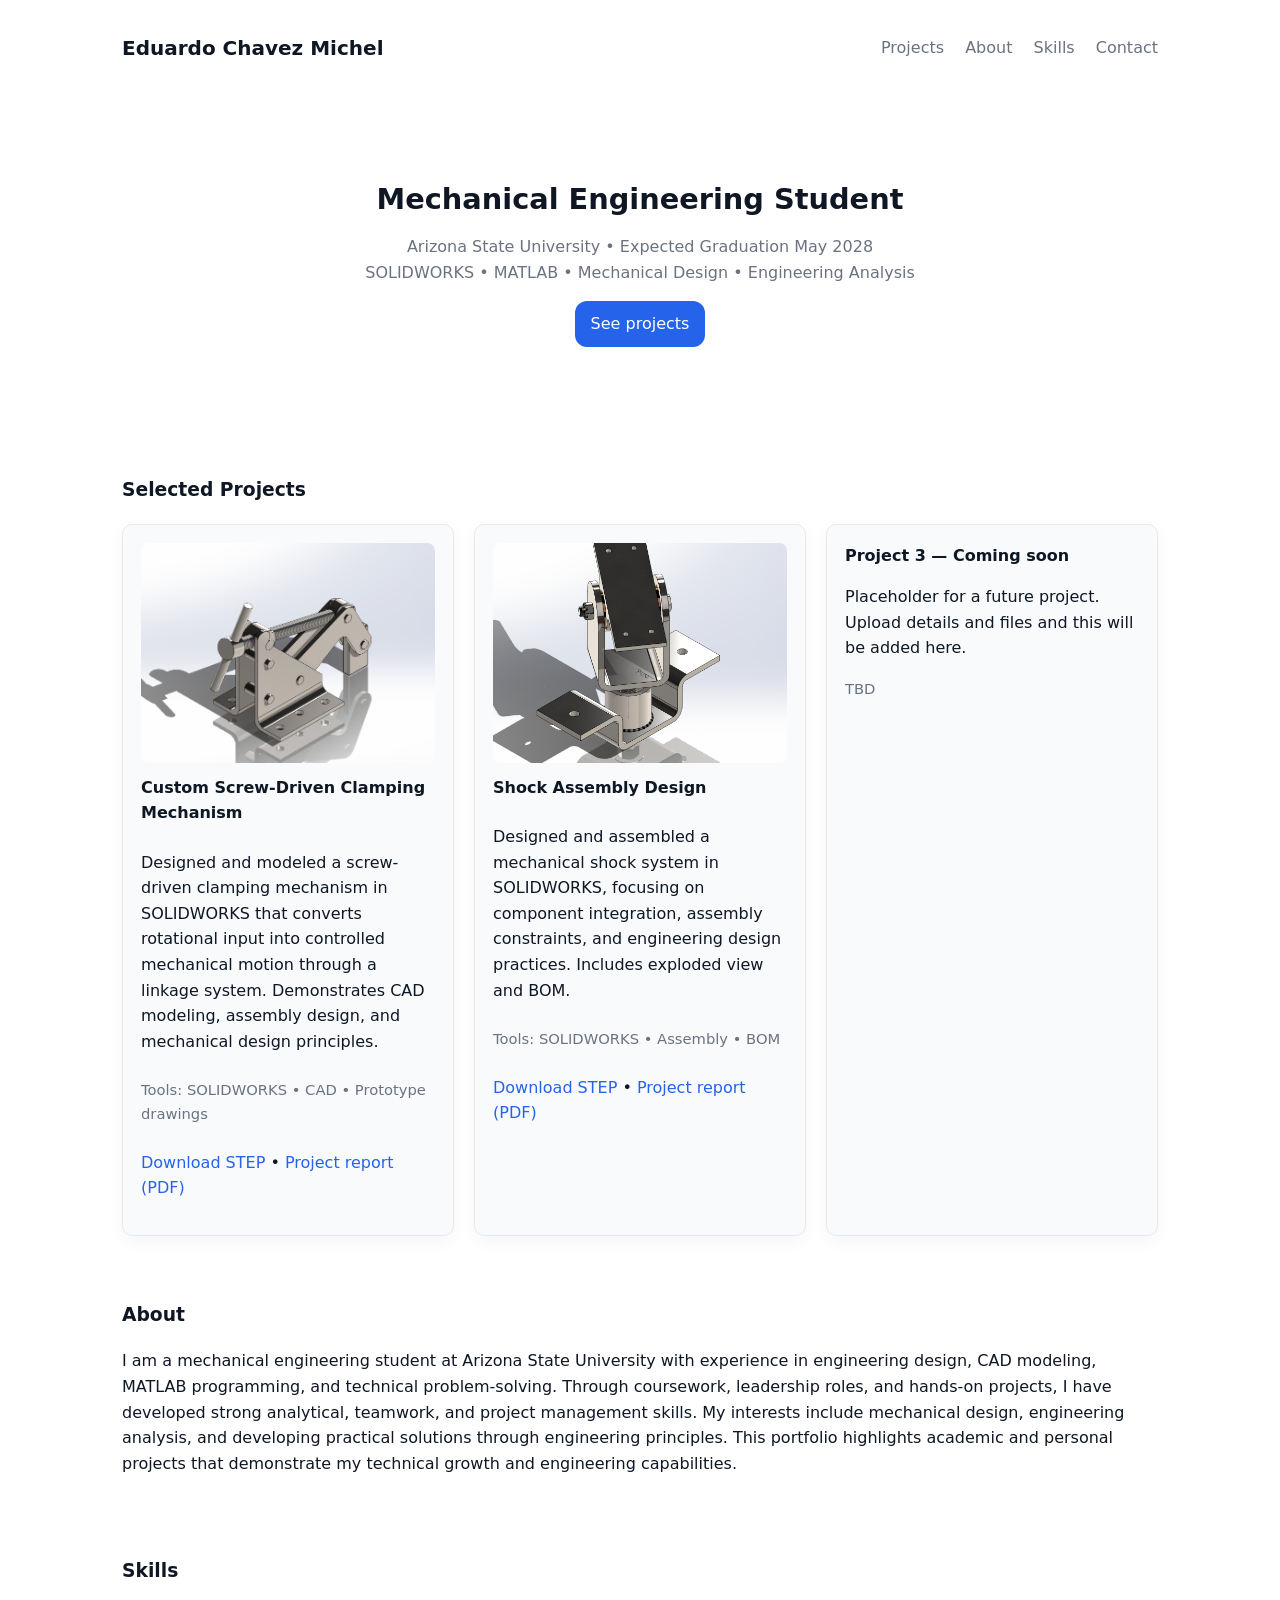
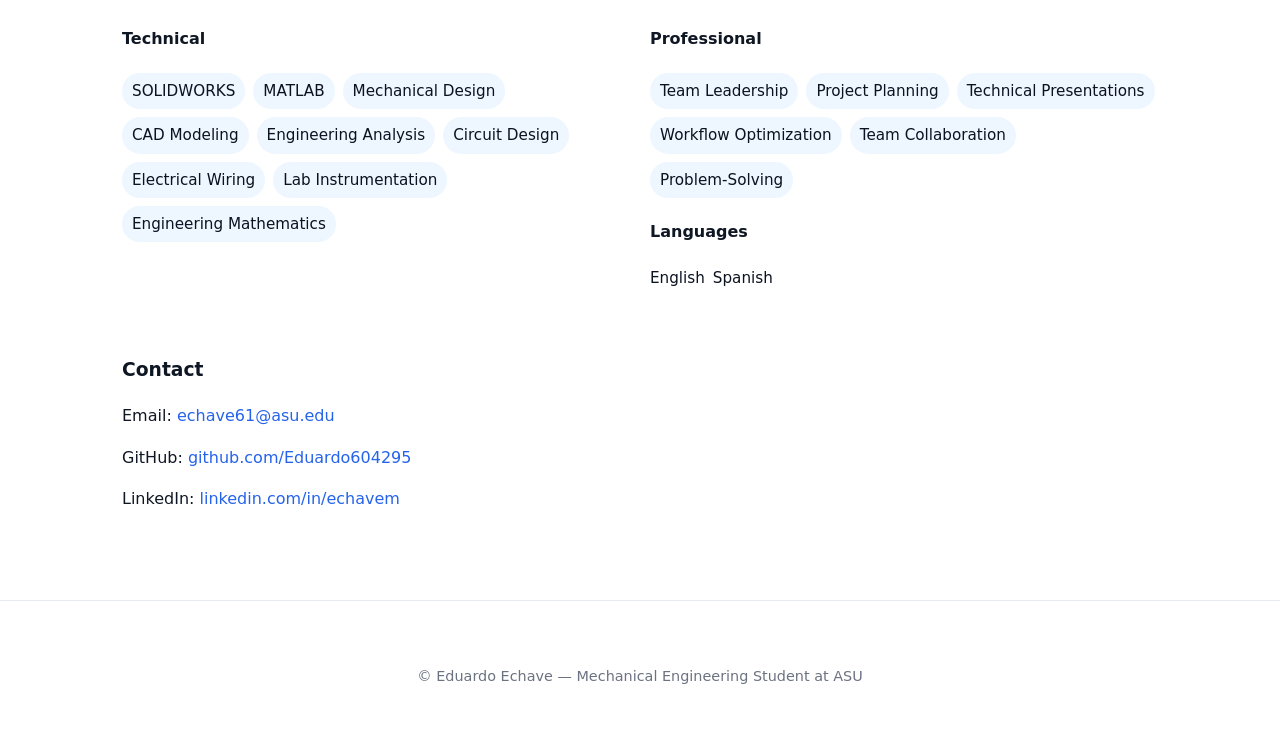
==== index.html @ 20457071 "Update logo name from 'Echave' to 'Chavez Michel'" ====
<!doctype html>
<html lang="en">
<head>
  <meta charset="utf-8" />
  <meta name="viewport" content="width=device-width,initial-scale=1" />
  <title>Eduardo Chavez Michel — Mechanical Engineering Portfolio</title>
  <link rel="stylesheet" href="styles.css" />
</head>
<body>
  <header class="site-header">
    <div class="container header-row">
      <h1 class="logo">Eduardo Chavez Michel</h1>
      <nav class="nav">
        <a href="#projects">Projects</a>
        <a href="#about">About</a>
        <a href="#skills">Skills</a>
        <a href="#contact">Contact</a>
      </nav>
    </div>
  </header>

  <main>
    <section id="hero" class="hero">
      <div class="container">
        <h2>Mechanical Engineering Student</h2>

<p class="lead">
Arizona State University • Expected Graduation May 2028
<br>
SOLIDWORKS • MATLAB • Mechanical Design • Engineering Analysis
</p>
        <p class="cta"><a href="#projects" class="button">See projects</a></p>
      </div>
    </section>

    <section id="projects" class="container projects">
      <h3>Selected Projects</h3>
      <div class="grid">
        <article class="card project-card">
          <img src="images/project1-preview.png" alt="Custom screw-driven clamping mechanism preview" class="project-image" />
          <div class="card-body">
            <h4>Custom Screw-Driven Clamping Mechanism</h4>
            <p>Designed and modeled a screw-driven clamping mechanism in SOLIDWORKS that converts rotational input into controlled mechanical motion through a linkage system. Demonstrates CAD modeling, assembly design, and mechanical design principles.</p>
            <p class="meta">Tools: SOLIDWORKS • CAD • Prototype drawings</p>
            <p class="links">
              <a href="files/project1-model.step" target="_blank">Download STEP</a>
              <span>•</span>
              <a href="files/project1-report.pdf" target="_blank">Project report (PDF)</a>
            </p>
          </div>
        </article>

        <article class="card project-card">
          <img src="images/project2-preview.png" alt="Shock assembly preview" class="project-image" />
          <div class="card-body">
            <h4>Shock Assembly Design</h4>
            <p>Designed and assembled a mechanical shock system in SOLIDWORKS, focusing on component integration, assembly constraints, and engineering design practices. Includes exploded view and BOM.</p>
            <p class="meta">Tools: SOLIDWORKS • Assembly • BOM</p>
            <p class="links">
              <a href="files/project2-assembly.step" target="_blank">Download STEP</a>
              <span>•</span>
              <a href="files/project2-report.pdf" target="_blank">Project report (PDF)</a>
            </p>
          </div>
        </article>

        <article class="card">
          <h4>Project 3 — Coming soon</h4>
          <p>Placeholder for a future project. Upload details and files and this will be added here.</p>
          <p class="meta">TBD</p>
        </article>
      </div>
    </section>

    <section id="about" class="container about">
      <h3>About</h3>
      <p>I am a mechanical engineering student at Arizona State University with experience in engineering design, CAD modeling, MATLAB programming, and technical problem-solving. Through coursework, leadership roles, and hands-on projects, I have developed strong analytical, teamwork, and project management skills. My interests include mechanical design, engineering analysis, and developing practical solutions through engineering principles. This portfolio highlights academic and personal projects that demonstrate my technical growth and engineering capabilities.</p>
    </section>

    <section id="skills" class="container skills">
      <h3>Skills</h3>
      <div class="skills-grid">
        <div>
          <h4>Technical</h4>
          <ul class="skill-list">
            <li>SOLIDWORKS</li>
            <li>MATLAB</li>
            <li>Mechanical Design</li>
            <li>CAD Modeling</li>
            <li>Engineering Analysis</li>
            <li>Circuit Design</li>
            <li>Electrical Wiring</li>
            <li>Lab Instrumentation</li>
            <li>Engineering Mathematics</li>
          </ul>
        </div>

        <div>
          <h4>Professional</h4>
          <ul class="skill-list">
            <li>Team Leadership</li>
            <li>Project Planning</li>
            <li>Technical Presentations</li>
            <li>Workflow Optimization</li>
            <li>Team Collaboration</li>
            <li>Problem-Solving</li>
          </ul>

          <h4>Languages</h4>
          <ul class="skill-list small">
            <li>English</li>
            <li>Spanish</li>
          </ul>
        </div>
      </div>
    </section>

    <section id="contact" class="container contact">
      <h3>Contact</h3>
      <p>Email: <a href="mailto:echave61@asu.edu">echave61@asu.edu</a></p>
      <p>GitHub: <a href="https://github.com/Eduardo604295" target="_blank">github.com/Eduardo604295</a></p>
      <p>LinkedIn: <a href="https://www.linkedin.com/in/echavem" target="_blank">linkedin.com/in/echavem</a></p>
    </section>
  </main>

  <footer class="site-footer">
    <div class="container">
      <p>© Eduardo Echave — Mechanical Engineering Student at ASU</p>
    </div>
  </footer>
</body>
</html>
---- styles.css ----
:root{
  --bg: #ffffff;
  --text: #0f1724;
  --muted: #6b7280;
  --accent: #2563eb; /* blue accent as requested */
  --card: #f8fafc;
  --max-width: 1100px;
  --radius: 10px;
  font-family: system-ui, -apple-system, "Segoe UI", Roboto, "Helvetica Neue", Arial;
  color-scheme: light;
}
*{box-sizing:border-box}
body{margin:0;background:var(--bg);color:var(--text);line-height:1.6}
.container{max-width:var(--max-width);margin:0 auto;padding:32px}
.header-row{display:flex;align-items:center;justify-content:space-between;gap:16px}
.logo{font-size:1.25rem;margin:0;font-weight:600}
.nav a{margin-left:16px;color:var(--muted);text-decoration:none}
.hero{padding:48px 0;text-align:center}
.hero h2{margin:0 0 8px;font-size:1.8rem}
.lead{color:var(--muted);max-width:780px;margin:12px auto}
.button{background:var(--accent);color:#fff;padding:10px 16px;border-radius:12px;text-decoration:none;display:inline-block}
.projects h3,.about h3,.skills h3,.contact h3{margin-top:0}
.grid{display:grid;grid-template-columns:repeat(auto-fit,minmax(280px,1fr));gap:20px;margin-top:16px}
.card{background:var(--card);padding:18px;border-radius:var(--radius);border:1px solid #e6e9ef;box-shadow:0 6px 18px rgba(16,24,40,0.04)}
.project-card{display:flex;flex-direction:column;height:100%}
.project-image{width:100%;height:220px;object-fit:cover;border-radius:8px;margin-bottom:12px;background:#eef2ff}
.card-body{flex:1;display:flex;flex-direction:column}
.card h4{margin:0 0 8px}
.meta{color:var(--muted);font-size:0.92rem;margin:8px 0}
.links a{color:var(--accent);text-decoration:none;font-weight:500}
.skills-grid{display:grid;grid-template-columns:1fr 1fr;gap:20px}
.skill-list{list-style:none;padding:0;margin:8px 0 0 0;display:flex;flex-wrap:wrap;gap:8px}
.skill-list li{background:#eef6ff;padding:6px 10px;border-radius:999px;color:#0b1220;font-size:0.95rem}
.skill-list.small li{background:transparent;padding:0;border-radius:0}
.contact a{color:var(--accent);text-decoration:none}
.site-footer{border-top:1px solid #e6e9ef;padding:18px 0;text-align:center;color:var(--muted);font-size:0.9rem;margin-top:40px}
@media (max-width:880px){.skills-grid{grid-template-columns:1fr} .project-image{height:200px}}
@media (max-width:520px){.hero h2{font-size:1.25rem}.container{padding:18px}}
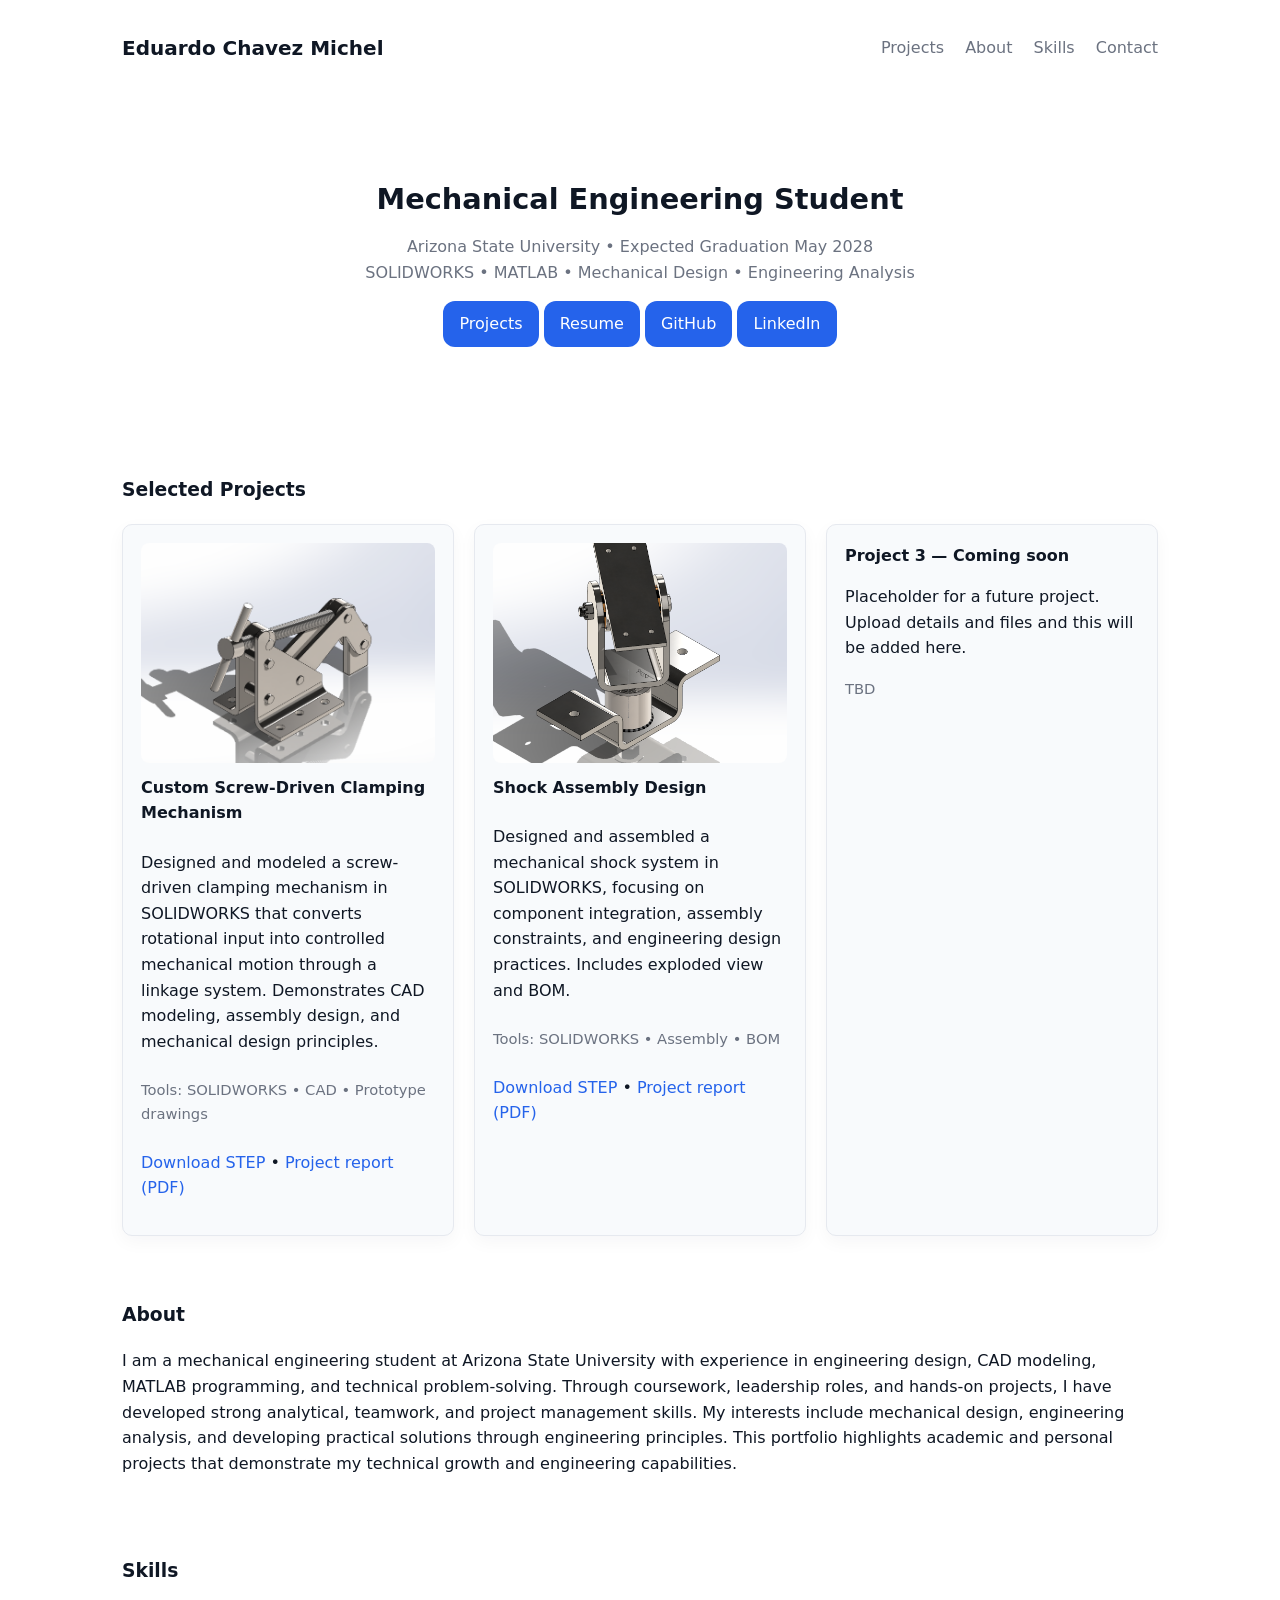
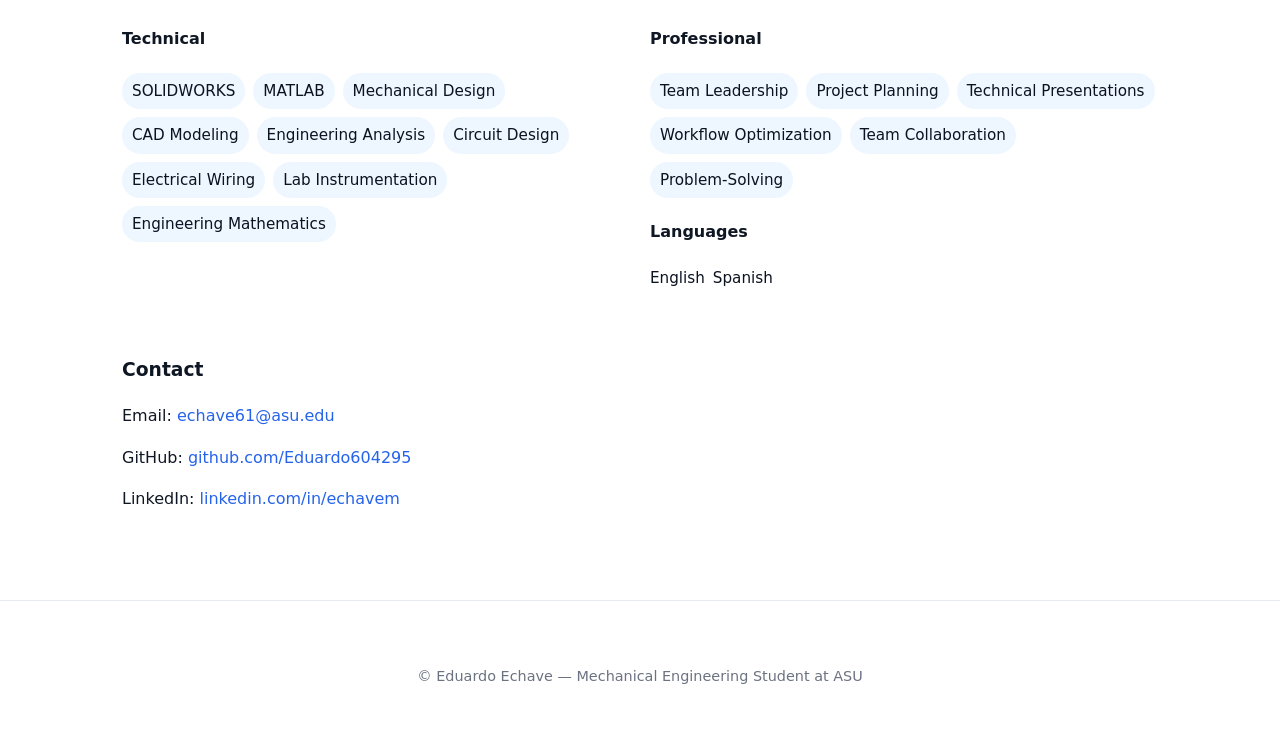
==== commit 3b27fb25: "Enhance CTA with links to Resume, GitHub, and LinkedIn Updated call-to-action section with additiona" ====
--- a/index.html
+++ b/index.html
@@ -29,7 +29,12 @@
 <br>
 SOLIDWORKS • MATLAB • Mechanical Design • Engineering Analysis
 </p>
-        <p class="cta"><a href="#projects" class="button">See projects</a></p>
+      <p class="cta">
+  <a href="#projects" class="button">Projects</a>
+  <a href="files/resume.pdf" class="button">Resume</a>
+  <a href="https://github.com/Eduardo604295" class="button">GitHub</a>
+  <a href="https://www.linkedin.com/in/echavem" class="button">LinkedIn</a>
+</p>
       </div>
     </section>
 
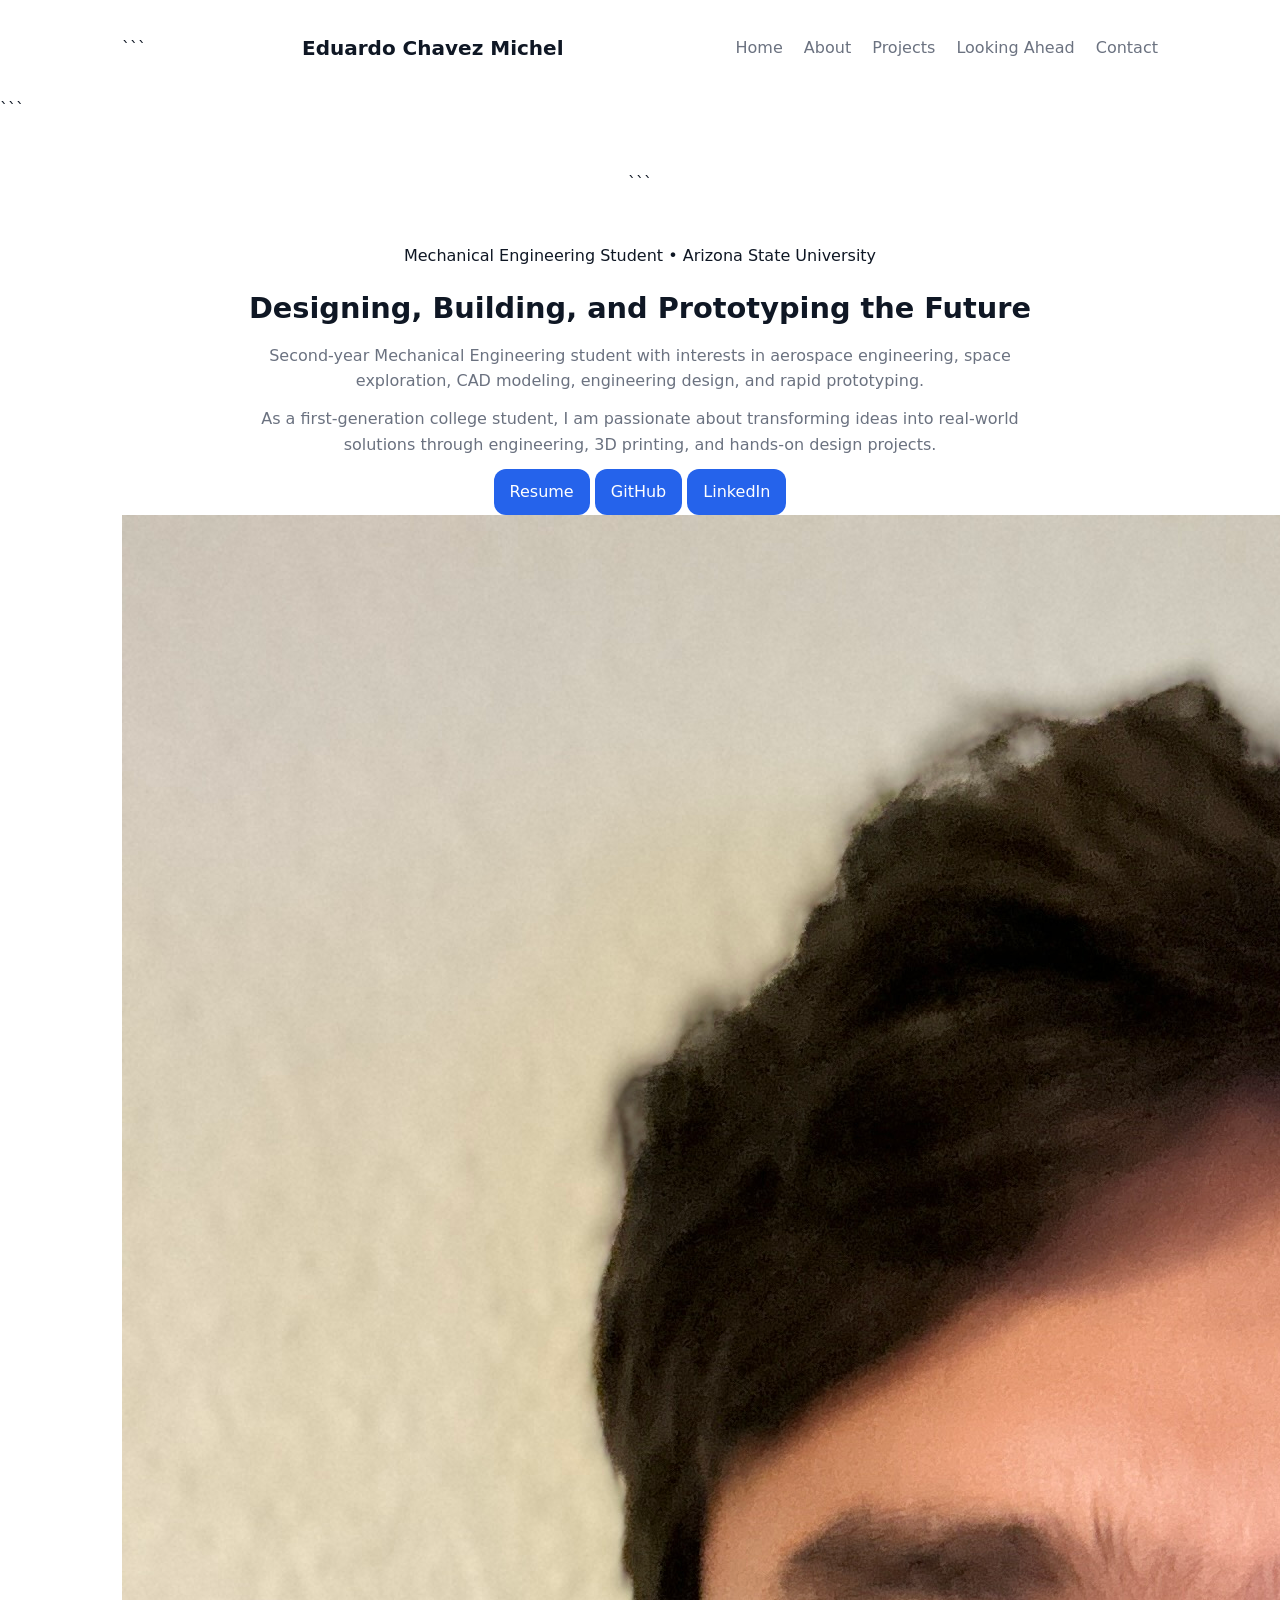
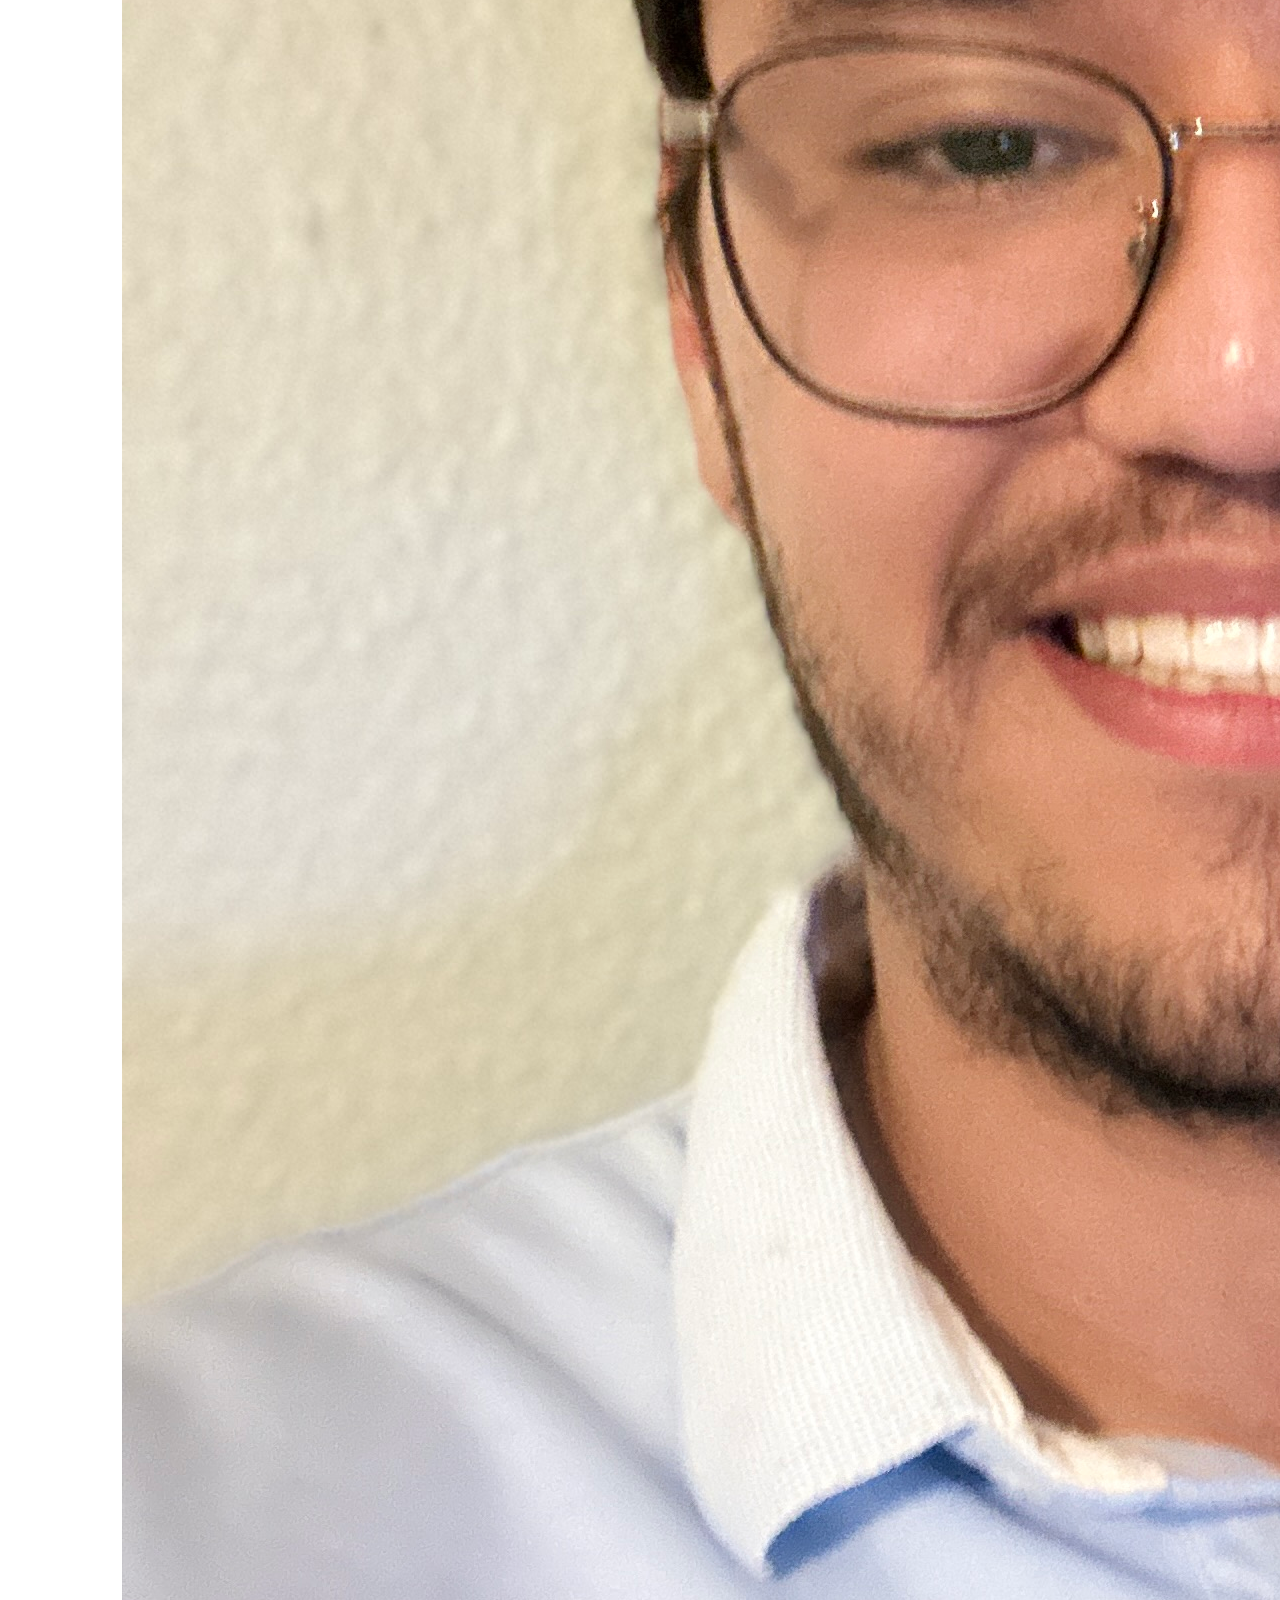
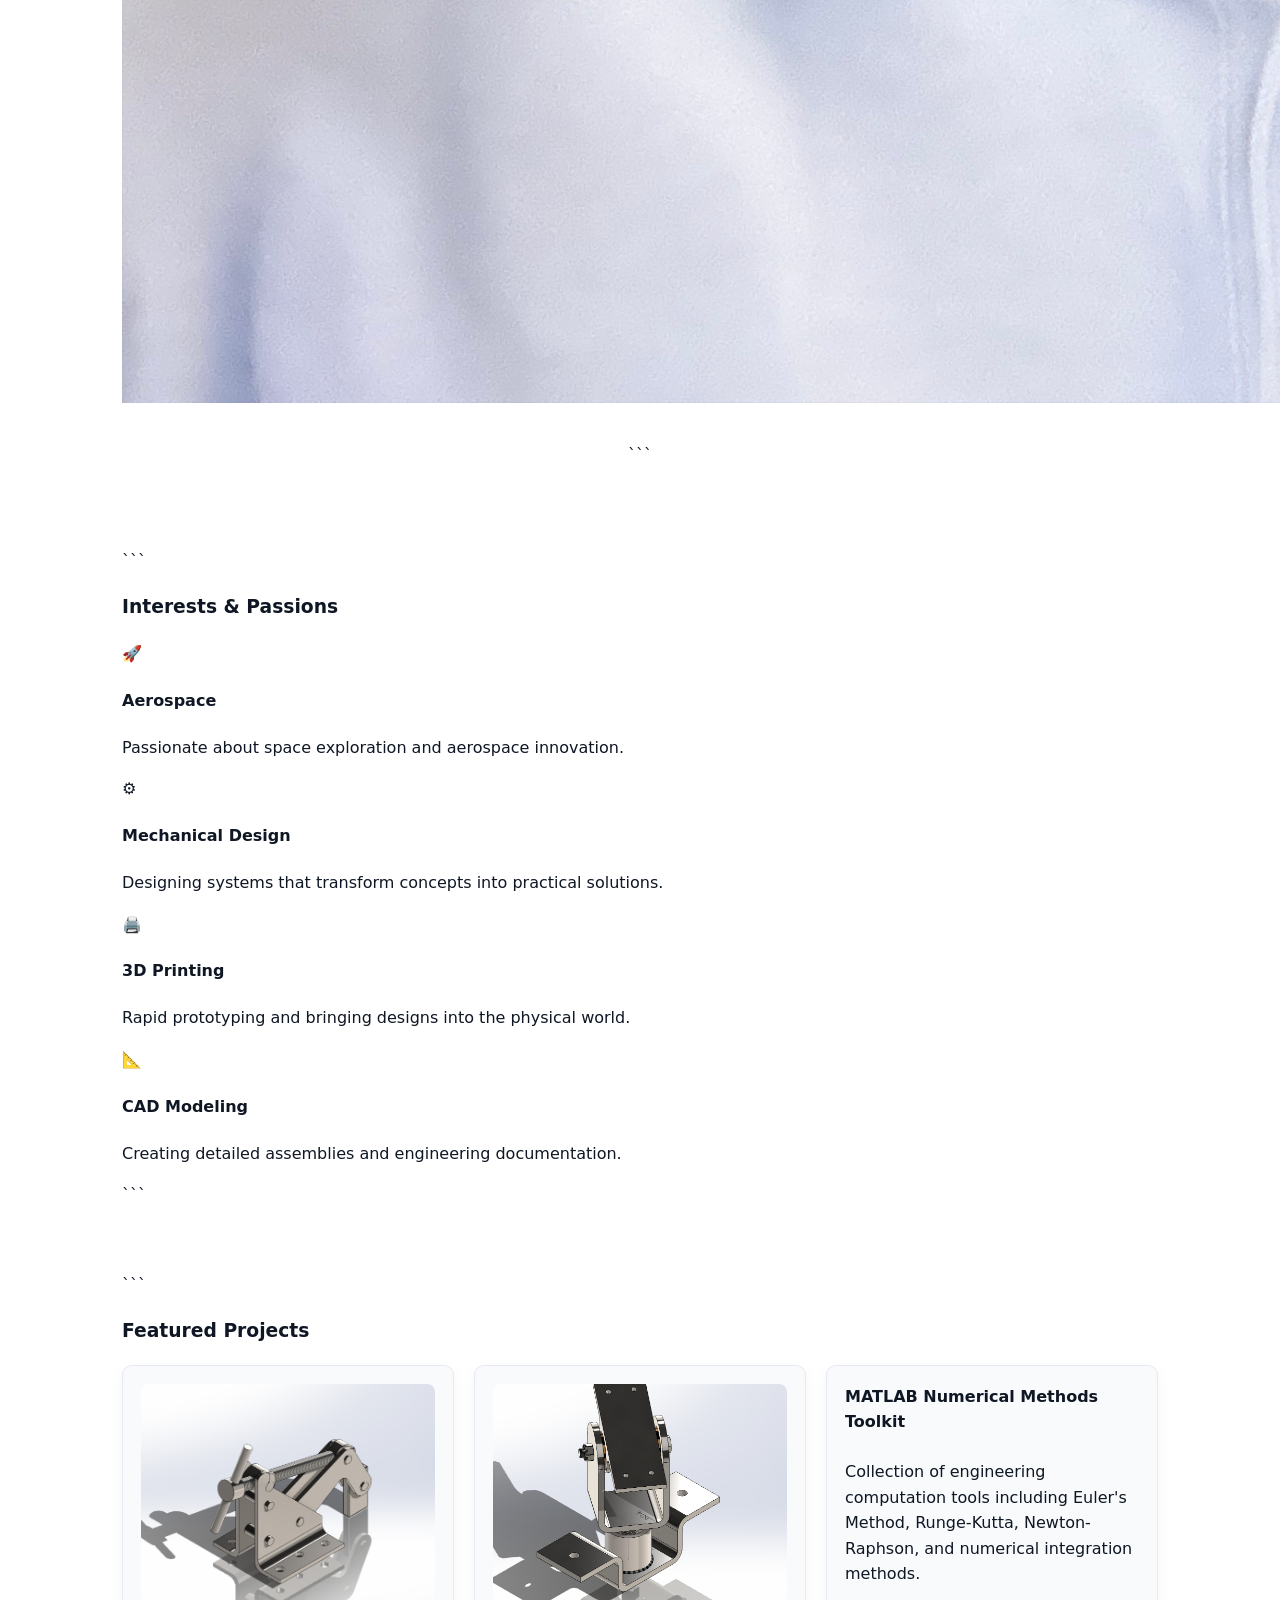
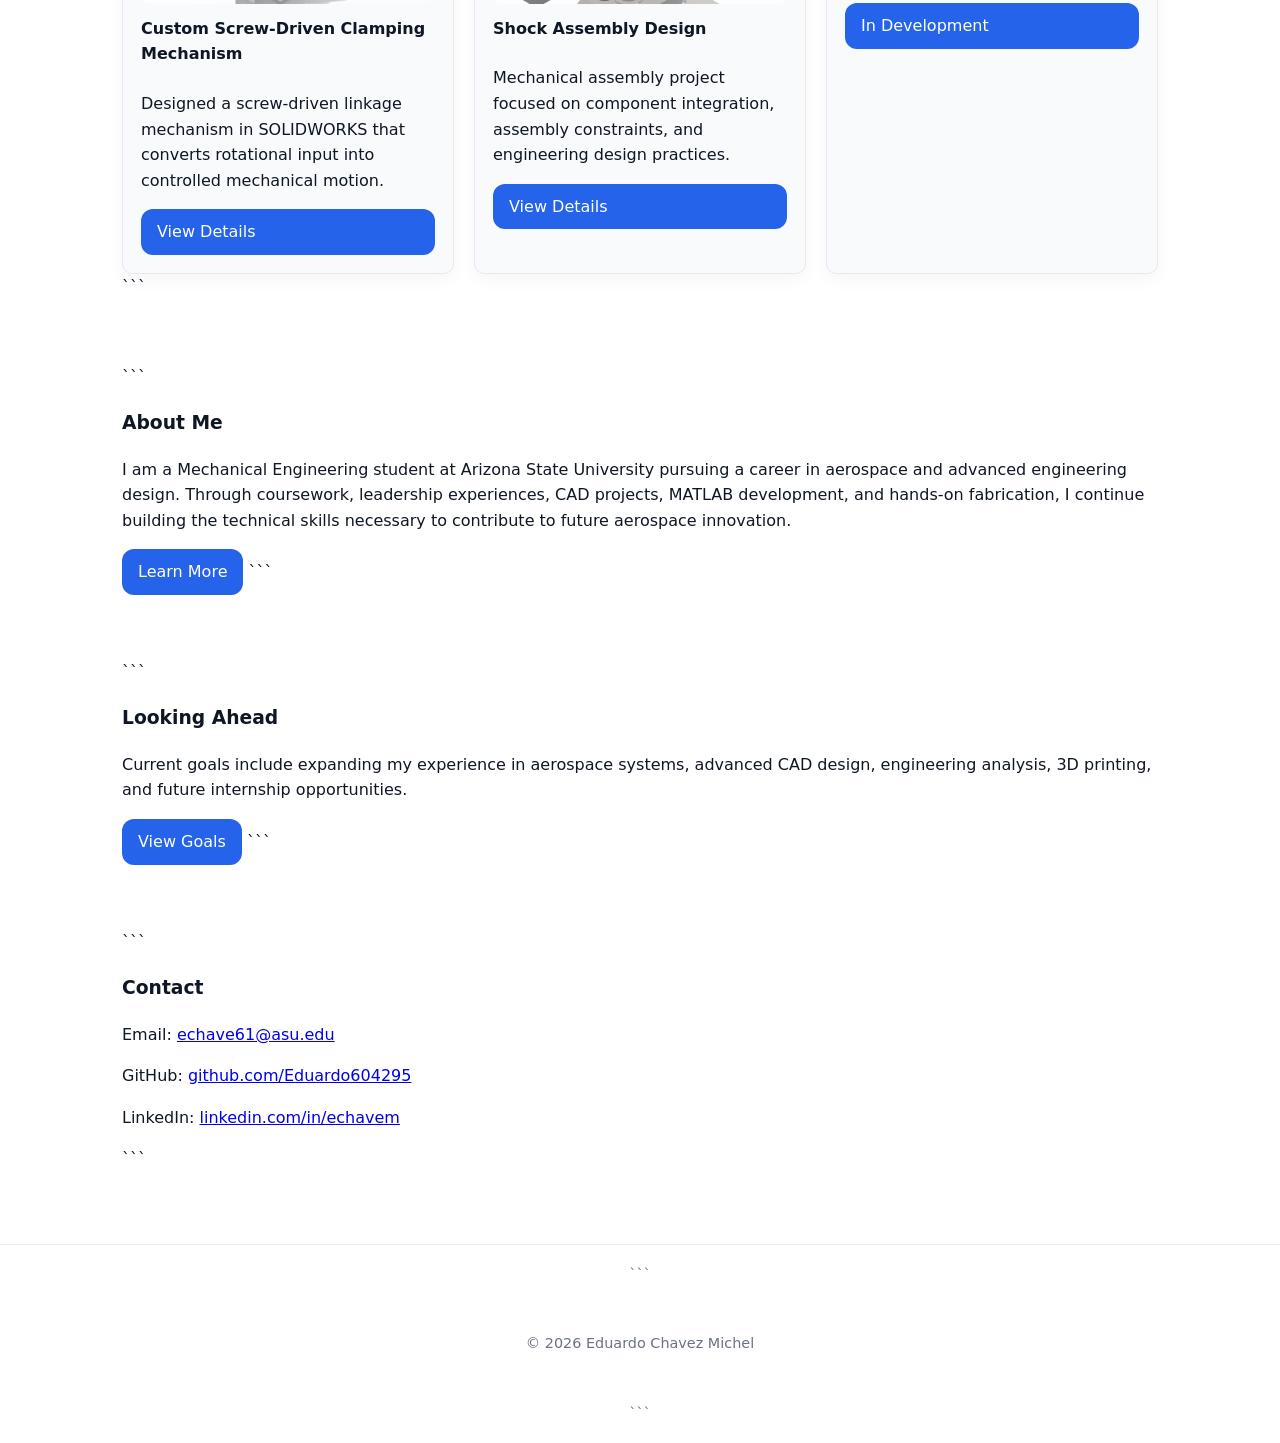
==== commit d8e9ce42: "Refactor index.html for better structure and content Updated HTML structure and content for improved" ====
--- a/index.html
+++ b/index.html
@@ -1,137 +1,289 @@
-<!doctype html>
+<!DOCTYPE html>
+
 <html lang="en">
 <head>
-  <meta charset="utf-8" />
-  <meta name="viewport" content="width=device-width,initial-scale=1" />
-  <title>Eduardo Chavez Michel — Mechanical Engineering Portfolio</title>
-  <link rel="stylesheet" href="styles.css" />
+    <meta charset="UTF-8">
+    <meta name="viewport" content="width=device-width, initial-scale=1.0">
+    <title>Eduardo Chavez Michel | Mechanical Engineering Portfolio</title>
+    <link rel="stylesheet" href="styles.css">
 </head>
+
 <body>
-  <header class="site-header">
+
+<header class="site-header">
     <div class="container header-row">
-      <h1 class="logo">Eduardo Chavez Michel</h1>
-      <nav class="nav">
+
+```
+    <h1 class="logo">
+        Eduardo Chavez Michel
+    </h1>
+
+    <nav class="nav">
+        <a href="index.html">Home</a>
+        <a href="about.html">About</a>
         <a href="#projects">Projects</a>
-        <a href="#about">About</a>
-        <a href="#skills">Skills</a>
+        <a href="future.html">Looking Ahead</a>
         <a href="#contact">Contact</a>
-      </nav>
-    </div>
-  </header>
-
-  <main>
-    <section id="hero" class="hero">
-      <div class="container">
-        <h2>Mechanical Engineering Student</h2>
-
-<p class="lead">
-Arizona State University • Expected Graduation May 2028
-<br>
-SOLIDWORKS • MATLAB • Mechanical Design • Engineering Analysis
-</p>
-      <p class="cta">
-  <a href="#projects" class="button">Projects</a>
-  <a href="files/resume.pdf" class="button">Resume</a>
-  <a href="https://github.com/Eduardo604295" class="button">GitHub</a>
-  <a href="https://www.linkedin.com/in/echavem" class="button">LinkedIn</a>
-</p>
-      </div>
-    </section>
-
-    <section id="projects" class="container projects">
-      <h3>Selected Projects</h3>
-      <div class="grid">
-        <article class="card project-card">
-          <img src="images/project1-preview.png" alt="Custom screw-driven clamping mechanism preview" class="project-image" />
-          <div class="card-body">
+    </nav>
+
+</div>
+```
+
+</header>
+
+<section class="hero">
+
+```
+<div class="container hero-grid">
+
+    <div class="hero-content">
+
+        <p class="hero-tag">
+            Mechanical Engineering Student • Arizona State University
+        </p>
+
+        <h2>
+            Designing, Building, and Prototyping the Future
+        </h2>
+
+        <p class="lead">
+            Second-year Mechanical Engineering student with interests in
+            aerospace engineering, space exploration, CAD modeling,
+            engineering design, and rapid prototyping.
+        </p>
+
+        <p class="lead">
+            As a first-generation college student, I am passionate about
+            transforming ideas into real-world solutions through engineering,
+            3D printing, and hands-on design projects.
+        </p>
+
+        <div class="button-row">
+
+            <a href="files/resume.pdf" class="button">
+                Resume
+            </a>
+
+            <a href="https://github.com/Eduardo604295"
+               target="_blank"
+               class="button">
+                GitHub
+            </a>
+
+            <a href="https://www.linkedin.com/in/echavem"
+               target="_blank"
+               class="button">
+                LinkedIn
+            </a>
+
+        </div>
+
+    </div>
+
+    <div class="hero-image">
+
+        <img src="images/profile.jpg"
+             alt="Eduardo Chavez Michel">
+
+    </div>
+
+</div>
+```
+
+</section>
+
+<section class="container interests">
+
+```
+<h3>Interests & Passions</h3>
+
+<div class="interest-grid">
+
+    <div class="interest-card">
+        🚀
+        <h4>Aerospace</h4>
+        <p>Passionate about space exploration and aerospace innovation.</p>
+    </div>
+
+    <div class="interest-card">
+        ⚙️
+        <h4>Mechanical Design</h4>
+        <p>Designing systems that transform concepts into practical solutions.</p>
+    </div>
+
+    <div class="interest-card">
+        🖨️
+        <h4>3D Printing</h4>
+        <p>Rapid prototyping and bringing designs into the physical world.</p>
+    </div>
+
+    <div class="interest-card">
+        📐
+        <h4>CAD Modeling</h4>
+        <p>Creating detailed assemblies and engineering documentation.</p>
+    </div>
+
+</div>
+```
+
+</section>
+
+<section id="projects" class="container">
+
+```
+<h3>Featured Projects</h3>
+
+<div class="grid">
+
+    <article class="card project-card">
+
+        <img src="images/project1-preview.png"
+             alt="Clamp Mechanism"
+             class="project-image">
+
+        <div class="card-body">
+
             <h4>Custom Screw-Driven Clamping Mechanism</h4>
-            <p>Designed and modeled a screw-driven clamping mechanism in SOLIDWORKS that converts rotational input into controlled mechanical motion through a linkage system. Demonstrates CAD modeling, assembly design, and mechanical design principles.</p>
-            <p class="meta">Tools: SOLIDWORKS • CAD • Prototype drawings</p>
-            <p class="links">
-              <a href="files/project1-model.step" target="_blank">Download STEP</a>
-              <span>•</span>
-              <a href="files/project1-report.pdf" target="_blank">Project report (PDF)</a>
+
+            <p>
+                Designed a screw-driven linkage mechanism in SOLIDWORKS
+                that converts rotational input into controlled mechanical
+                motion.
             </p>
-          </div>
-        </article>
-
-        <article class="card project-card">
-          <img src="images/project2-preview.png" alt="Shock assembly preview" class="project-image" />
-          <div class="card-body">
+
+            <a href="project1.html" class="button">
+                View Details
+            </a>
+
+        </div>
+
+    </article>
+
+    <article class="card project-card">
+
+        <img src="images/project2-preview.png"
+             alt="Shock Assembly"
+             class="project-image">
+
+        <div class="card-body">
+
             <h4>Shock Assembly Design</h4>
-            <p>Designed and assembled a mechanical shock system in SOLIDWORKS, focusing on component integration, assembly constraints, and engineering design practices. Includes exploded view and BOM.</p>
-            <p class="meta">Tools: SOLIDWORKS • Assembly • BOM</p>
-            <p class="links">
-              <a href="files/project2-assembly.step" target="_blank">Download STEP</a>
-              <span>•</span>
-              <a href="files/project2-report.pdf" target="_blank">Project report (PDF)</a>
+
+            <p>
+                Mechanical assembly project focused on component integration,
+                assembly constraints, and engineering design practices.
             </p>
-          </div>
-        </article>
-
-        <article class="card">
-          <h4>Project 3 — Coming soon</h4>
-          <p>Placeholder for a future project. Upload details and files and this will be added here.</p>
-          <p class="meta">TBD</p>
-        </article>
-      </div>
-    </section>
-
-    <section id="about" class="container about">
-      <h3>About</h3>
-      <p>I am a mechanical engineering student at Arizona State University with experience in engineering design, CAD modeling, MATLAB programming, and technical problem-solving. Through coursework, leadership roles, and hands-on projects, I have developed strong analytical, teamwork, and project management skills. My interests include mechanical design, engineering analysis, and developing practical solutions through engineering principles. This portfolio highlights academic and personal projects that demonstrate my technical growth and engineering capabilities.</p>
-    </section>
-
-    <section id="skills" class="container skills">
-      <h3>Skills</h3>
-      <div class="skills-grid">
-        <div>
-          <h4>Technical</h4>
-          <ul class="skill-list">
-            <li>SOLIDWORKS</li>
-            <li>MATLAB</li>
-            <li>Mechanical Design</li>
-            <li>CAD Modeling</li>
-            <li>Engineering Analysis</li>
-            <li>Circuit Design</li>
-            <li>Electrical Wiring</li>
-            <li>Lab Instrumentation</li>
-            <li>Engineering Mathematics</li>
-          </ul>
-        </div>
-
-        <div>
-          <h4>Professional</h4>
-          <ul class="skill-list">
-            <li>Team Leadership</li>
-            <li>Project Planning</li>
-            <li>Technical Presentations</li>
-            <li>Workflow Optimization</li>
-            <li>Team Collaboration</li>
-            <li>Problem-Solving</li>
-          </ul>
-
-          <h4>Languages</h4>
-          <ul class="skill-list small">
-            <li>English</li>
-            <li>Spanish</li>
-          </ul>
-        </div>
-      </div>
-    </section>
-
-    <section id="contact" class="container contact">
-      <h3>Contact</h3>
-      <p>Email: <a href="mailto:echave61@asu.edu">echave61@asu.edu</a></p>
-      <p>GitHub: <a href="https://github.com/Eduardo604295" target="_blank">github.com/Eduardo604295</a></p>
-      <p>LinkedIn: <a href="https://www.linkedin.com/in/echavem" target="_blank">linkedin.com/in/echavem</a></p>
-    </section>
-  </main>
-
-  <footer class="site-footer">
-    <div class="container">
-      <p>© Eduardo Echave — Mechanical Engineering Student at ASU</p>
-    </div>
-  </footer>
+
+            <a href="project2.html" class="button">
+                View Details
+            </a>
+
+        </div>
+
+    </article>
+
+    <article class="card project-card">
+
+        <div class="card-body">
+
+            <h4>MATLAB Numerical Methods Toolkit</h4>
+
+            <p>
+                Collection of engineering computation tools including
+                Euler's Method, Runge-Kutta, Newton-Raphson, and
+                numerical integration methods.
+            </p>
+
+            <a href="project3.html" class="button">
+                In Development
+            </a>
+
+        </div>
+
+    </article>
+
+</div>
+```
+
+</section>
+
+<section class="container about-preview">
+
+```
+<h3>About Me</h3>
+
+<p>
+    I am a Mechanical Engineering student at Arizona State University
+    pursuing a career in aerospace and advanced engineering design.
+    Through coursework, leadership experiences, CAD projects, MATLAB
+    development, and hands-on fabrication, I continue building the
+    technical skills necessary to contribute to future aerospace
+    innovation.
+</p>
+
+<a href="about.html" class="button">
+    Learn More
+</a>
+```
+
+</section>
+
+<section class="container future-preview">
+
+```
+<h3>Looking Ahead</h3>
+
+<p>
+    Current goals include expanding my experience in aerospace systems,
+    advanced CAD design, engineering analysis, 3D printing, and future
+    internship opportunities.
+</p>
+
+<a href="future.html" class="button">
+    View Goals
+</a>
+```
+
+</section>
+
+<section id="contact" class="container">
+
+```
+<h3>Contact</h3>
+
+<p>Email: <a href="mailto:echave61@asu.edu">echave61@asu.edu</a></p>
+
+<p>
+    GitHub:
+    <a href="https://github.com/Eduardo604295" target="_blank">
+        github.com/Eduardo604295
+    </a>
+</p>
+
+<p>
+    LinkedIn:
+    <a href="https://www.linkedin.com/in/echavem" target="_blank">
+        linkedin.com/in/echavem
+    </a>
+</p>
+```
+
+</section>
+
+<footer class="site-footer">
+
+```
+<div class="container">
+
+    <p>
+        © 2026 Eduardo Chavez Michel
+    </p>
+
+</div>
+```
+
+</footer>
+
 </body>
 </html>
+
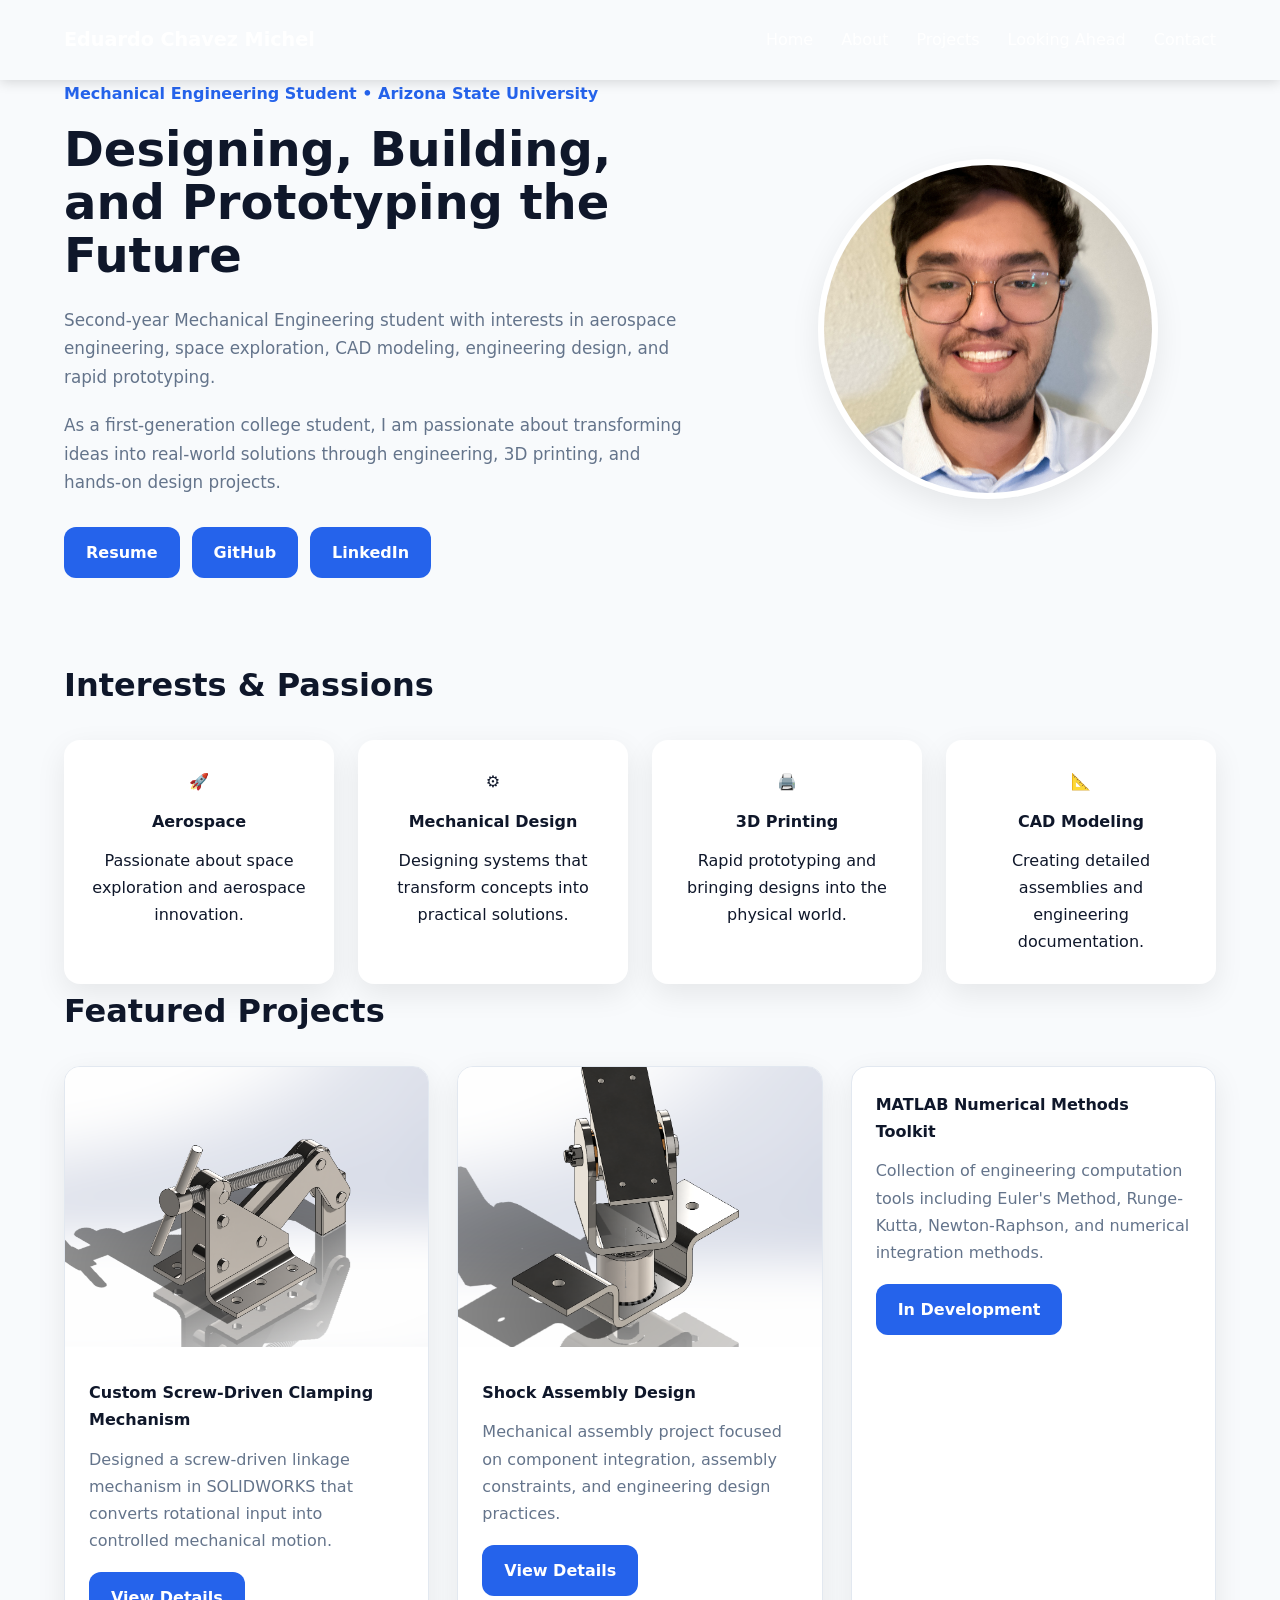
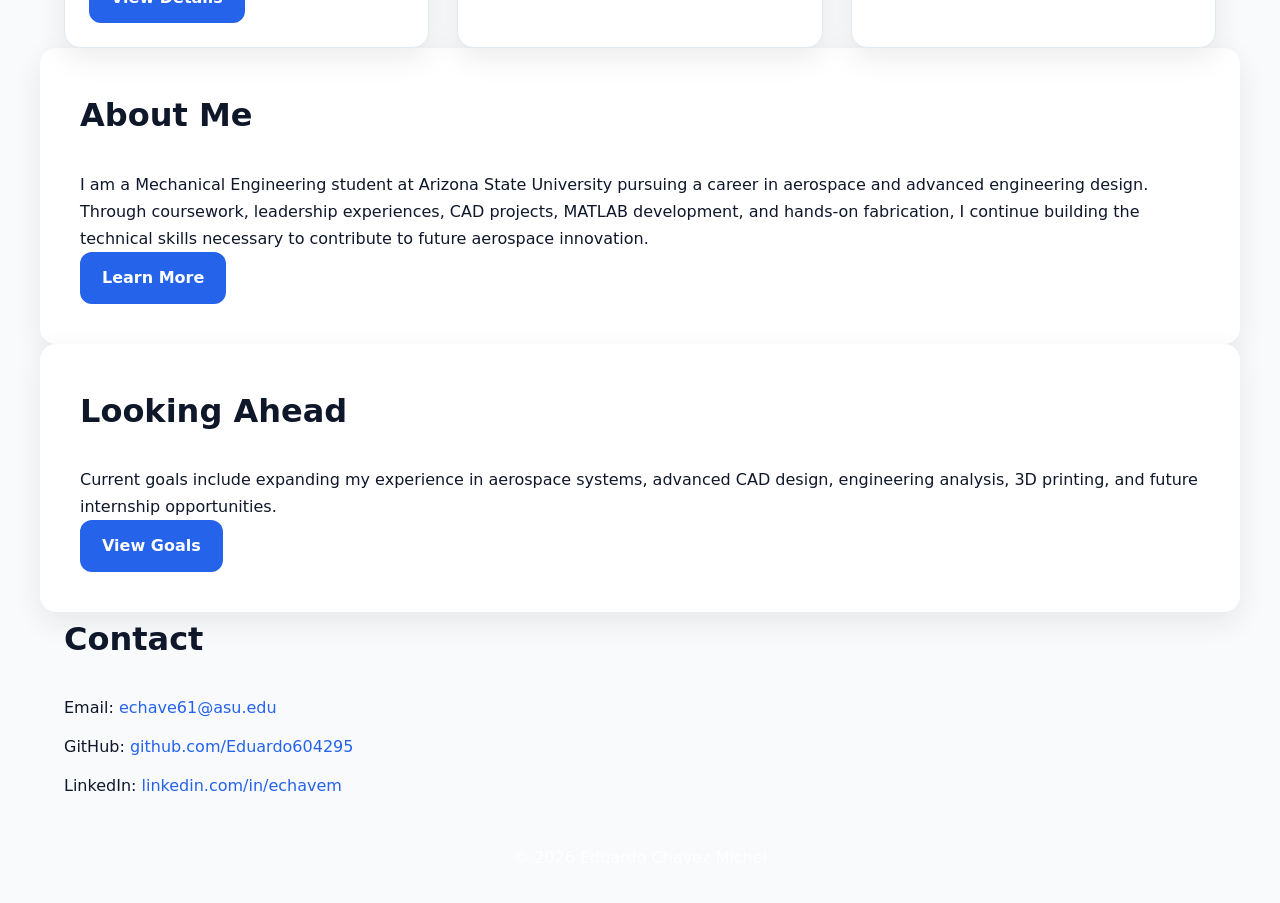
==== commit 117bb060: "Remove unnecessary code comments from index.html" ====
--- a/index.html
+++ b/index.html
@@ -13,7 +13,7 @@
 <header class="site-header">
     <div class="container header-row">
 
-```
+
     <h1 class="logo">
         Eduardo Chavez Michel
     </h1>
@@ -27,13 +27,13 @@
     </nav>
 
 </div>
-```
+
 
 </header>
 
 <section class="hero">
 
-```
+
 <div class="container hero-grid">
 
     <div class="hero-content">
@@ -88,13 +88,13 @@
     </div>
 
 </div>
-```
+
 
 </section>
 
 <section class="container interests">
 
-```
+
 <h3>Interests & Passions</h3>
 
 <div class="interest-grid">
@@ -124,13 +124,13 @@
     </div>
 
 </div>
-```
+
 
 </section>
 
 <section id="projects" class="container">
 
-```
+
 <h3>Featured Projects</h3>
 
 <div class="grid">
@@ -203,13 +203,13 @@
     </article>
 
 </div>
-```
+
 
 </section>
 
 <section class="container about-preview">
 
-```
+
 <h3>About Me</h3>
 
 <p>
@@ -224,13 +224,13 @@
 <a href="about.html" class="button">
     Learn More
 </a>
-```
+
 
 </section>
 
 <section class="container future-preview">
 
-```
+
 <h3>Looking Ahead</h3>
 
 <p>
@@ -242,13 +242,13 @@
 <a href="future.html" class="button">
     View Goals
 </a>
-```
+
 
 </section>
 
 <section id="contact" class="container">
 
-```
+
 <h3>Contact</h3>
 
 <p>Email: <a href="mailto:echave61@asu.edu">echave61@asu.edu</a></p>
@@ -266,13 +266,13 @@
         linkedin.com/in/echavem
     </a>
 </p>
-```
+
 
 </section>
 
 <footer class="site-footer">
 
-```
+
 <div class="container">
 
     <p>
@@ -280,7 +280,7 @@
     </p>
 
 </div>
-```
+
 
 </footer>
 
--- a/styles.css
+++ b/styles.css
@@ -1,38 +1,351 @@
 :root{
-  --bg: #ffffff;
-  --text: #0f1724;
-  --muted: #6b7280;
-  --accent: #2563eb; /* blue accent as requested */
-  --card: #f8fafc;
-  --max-width: 1100px;
-  --radius: 10px;
-  font-family: system-ui, -apple-system, "Segoe UI", Roboto, "Helvetica Neue", Arial;
-  color-scheme: light;
-}
-*{box-sizing:border-box}
-body{margin:0;background:var(--bg);color:var(--text);line-height:1.6}
-.container{max-width:var(--max-width);margin:0 auto;padding:32px}
-.header-row{display:flex;align-items:center;justify-content:space-between;gap:16px}
-.logo{font-size:1.25rem;margin:0;font-weight:600}
-.nav a{margin-left:16px;color:var(--muted);text-decoration:none}
-.hero{padding:48px 0;text-align:center}
-.hero h2{margin:0 0 8px;font-size:1.8rem}
-.lead{color:var(--muted);max-width:780px;margin:12px auto}
-.button{background:var(--accent);color:#fff;padding:10px 16px;border-radius:12px;text-decoration:none;display:inline-block}
-.projects h3,.about h3,.skills h3,.contact h3{margin-top:0}
-.grid{display:grid;grid-template-columns:repeat(auto-fit,minmax(280px,1fr));gap:20px;margin-top:16px}
-.card{background:var(--card);padding:18px;border-radius:var(--radius);border:1px solid #e6e9ef;box-shadow:0 6px 18px rgba(16,24,40,0.04)}
-.project-card{display:flex;flex-direction:column;height:100%}
-.project-image{width:100%;height:220px;object-fit:cover;border-radius:8px;margin-bottom:12px;background:#eef2ff}
-.card-body{flex:1;display:flex;flex-direction:column}
-.card h4{margin:0 0 8px}
-.meta{color:var(--muted);font-size:0.92rem;margin:8px 0}
-.links a{color:var(--accent);text-decoration:none;font-weight:500}
-.skills-grid{display:grid;grid-template-columns:1fr 1fr;gap:20px}
-.skill-list{list-style:none;padding:0;margin:8px 0 0 0;display:flex;flex-wrap:wrap;gap:8px}
-.skill-list li{background:#eef6ff;padding:6px 10px;border-radius:999px;color:#0b1220;font-size:0.95rem}
-.skill-list.small li{background:transparent;padding:0;border-radius:0}
-.contact a{color:var(--accent);text-decoration:none}
-.site-footer{border-top:1px solid #e6e9ef;padding:18px 0;text-align:center;color:var(--muted);font-size:0.9rem;margin-top:40px}
-@media (max-width:880px){.skills-grid{grid-template-columns:1fr} .project-image{height:200px}}
-@media (max-width:520px){.hero h2{font-size:1.25rem}.container{padding:18px}}
+--bg:#f8fafc;
+--card:#ffffff;
+--text:#0f172a;
+--muted:#64748b;
+
+```
+--primary:#0b1220;
+--accent:#2563eb;
+--accent-hover:#1d4ed8;
+
+--border:#e2e8f0;
+
+--radius:16px;
+--shadow:0 10px 30px rgba(0,0,0,.08);
+
+--max-width:1200px;
+```
+
+}
+
+*{
+margin:0;
+padding:0;
+box-sizing:border-box;
+}
+
+html{
+scroll-behavior:smooth;
+}
+
+body{
+background:var(--bg);
+color:var(--text);
+font-family:system-ui,-apple-system,BlinkMacSystemFont,"Segoe UI",sans-serif;
+line-height:1.7;
+}
+
+.container{
+max-width:var(--max-width);
+margin:auto;
+padding:0 24px;
+}
+
+/* =========================
+HEADER
+========================= */
+
+.site-header{
+background:var(--primary);
+position:sticky;
+top:0;
+z-index:100;
+box-shadow:0 2px 12px rgba(0,0,0,.15);
+}
+
+.header-row{
+display:flex;
+justify-content:space-between;
+align-items:center;
+min-height:80px;
+}
+
+.logo{
+color:white;
+font-size:1.2rem;
+font-weight:700;
+}
+
+.nav{
+display:flex;
+gap:28px;
+}
+
+.nav a{
+color:white;
+text-decoration:none;
+transition:.3s;
+}
+
+.nav a:hover
+
+/* =========================
+HERO
+========================= */
+
+.hero{
+padding:90px 0;
+}
+
+.hero-grid{
+display:grid;
+grid-template-columns:1.4fr 1fr;
+align-items:center;
+gap:60px;
+}
+
+.hero-tag{
+color:var(--accent);
+font-weight:700;
+margin-bottom:16px;
+}
+
+.hero h2{
+font-size:3rem;
+line-height:1.1;
+margin-bottom:24px;
+}
+
+.lead{
+color:var(--muted);
+margin-bottom:20px;
+font-size:1.05rem;
+}
+
+.button-row{
+display:flex;
+flex-wrap:wrap;
+gap:12px;
+margin-top:30px;
+}
+
+.hero-image{
+display:flex;
+justify-content:center;
+}
+
+.hero-image img{
+width:340px;
+height:340px;
+object-fit:cover;
+border-radius:50%;
+border:6px solid white;
+box-shadow:var(--shadow);
+}
+
+/* =========================
+BUTTONS
+========================= */
+
+.button{
+background:var(--accent);
+color:white;
+text-decoration:none;
+padding:12px 22px;
+border-radius:12px;
+display:inline-block;
+transition:.3s;
+font-weight:600;
+}
+
+.button:hover{
+background:var(--accent-hover);
+transform:translateY(-2px);
+}
+
+/* =========================
+SECTION TITLES
+========================= */
+
+section{
+margin-bottom:80px;
+}
+
+h3{
+font-size:2rem;
+margin-bottom:28px;
+}
+
+/* =========================
+INTERESTS
+========================= */
+
+.interest-grid{
+display:grid;
+grid-template-columns:repeat(auto-fit,minmax(220px,1fr));
+gap:24px;
+}
+
+.interest-card{
+background:var(--card);
+padding:28px;
+border-radius:var(--radius);
+box-shadow:var(--shadow);
+text-align:center;
+transition:.3s;
+}
+
+.interest-card:hover{
+transform:translateY(-6px);
+}
+
+.interest-card h4{
+margin:12px 0;
+}
+
+/* =========================
+PROJECTS
+========================= */
+
+.grid{
+display:grid;
+grid-template-columns:repeat(auto-fit,minmax(320px,1fr));
+gap:28px;
+}
+
+.card{
+background:white;
+border-radius:var(--radius);
+overflow:hidden;
+box-shadow:var(--shadow);
+transition:.3s;
+border:1px solid var(--border);
+}
+
+.card:hover{
+transform:translateY(-8px);
+}
+
+.project-image{
+width:100%;
+height:280px;
+object-fit:cover;
+}
+
+.card-body{
+padding:24px;
+}
+
+.card-body h4{
+margin-bottom:12px;
+}
+
+.card-body p{
+margin-bottom:18px;
+color:var(--muted);
+}
+
+/* =========================
+ABOUT PREVIEW
+========================= */
+
+.about-preview,
+.future-preview{
+background:white;
+border-radius:var(--radius);
+padding:40px;
+box-shadow:var(--shadow);
+}
+
+/* =========================
+CONTACT
+========================= */
+
+#contact a{
+color:var(--accent);
+text-decoration:none;
+}
+
+#contact p{
+margin-bottom:12px;
+}
+
+/* =========================
+FOOTER
+========================= */
+
+.site-footer{
+background:var(--primary);
+color:white;
+padding:32px 0;
+text-align:center;
+}
+
+/* =========================
+PROJECT GALLERY
+========================= */
+
+.gallery{
+display:grid;
+grid-template-columns:repeat(auto-fit,minmax(250px,1fr));
+gap:20px;
+margin-top:20px;
+}
+
+.gallery img{
+width:100%;
+border-radius:12px;
+transition:.3s;
+}
+
+.gallery img:hover{
+transform:scale(1.03);
+}
+
+/* =========================
+MOBILE
+========================= */
+
+@media(max-width:900px){
+
+```
+.hero-grid{
+    grid-template-columns:1fr;
+    text-align:center;
+}
+
+.hero h2{
+    font-size:2.2rem;
+}
+
+.button-row{
+    justify-content:center;
+}
+
+.nav{
+    gap:16px;
+    font-size:.9rem;
+}
+
+.hero-image img{
+    width:260px;
+    height:260px;
+}
+```
+
+}
+
+@media(max-width:600px){
+
+```
+.header-row{
+    flex-direction:column;
+    padding:16px 0;
+}
+
+.nav{
+    flex-wrap:wrap;
+    justify-content:center;
+}
+
+h3{
+    font-size:1.6rem;
+}
+
+.hero{
+    padding:60px 0;
+}
+```
+
+}
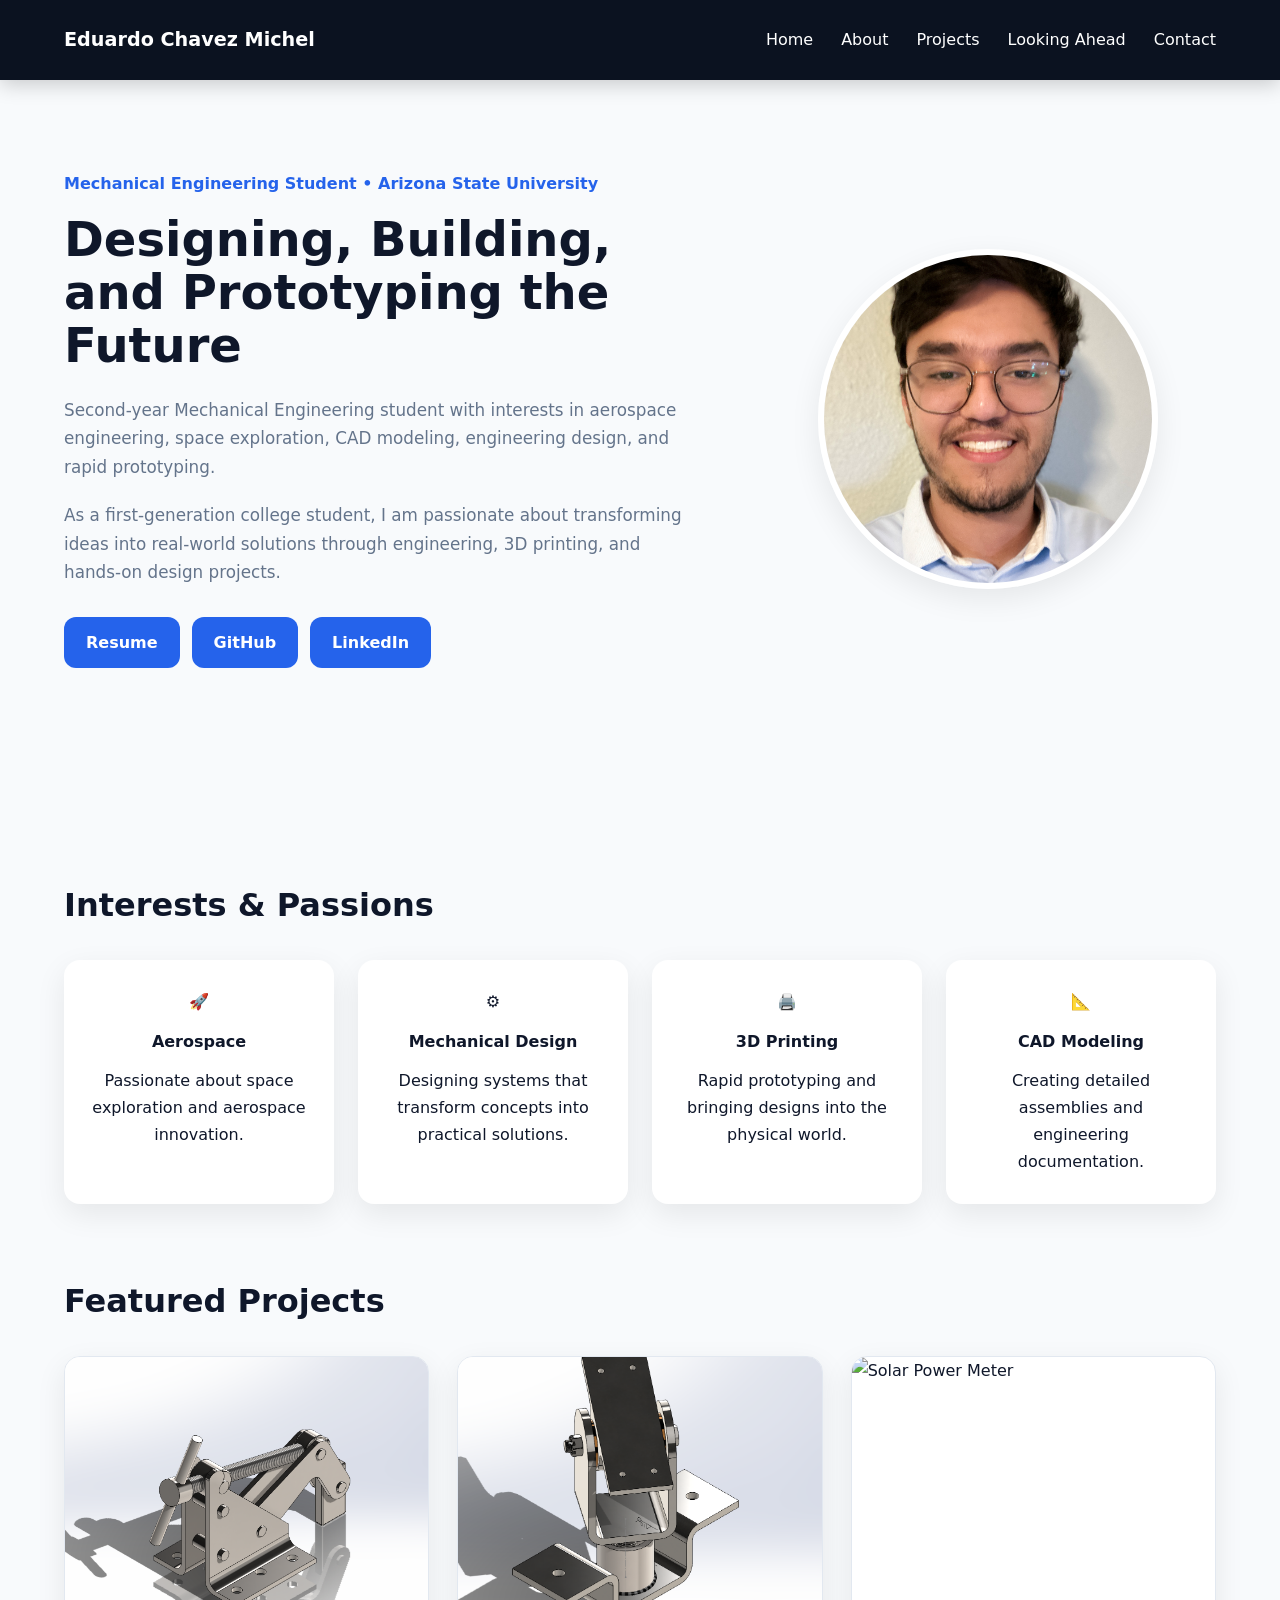
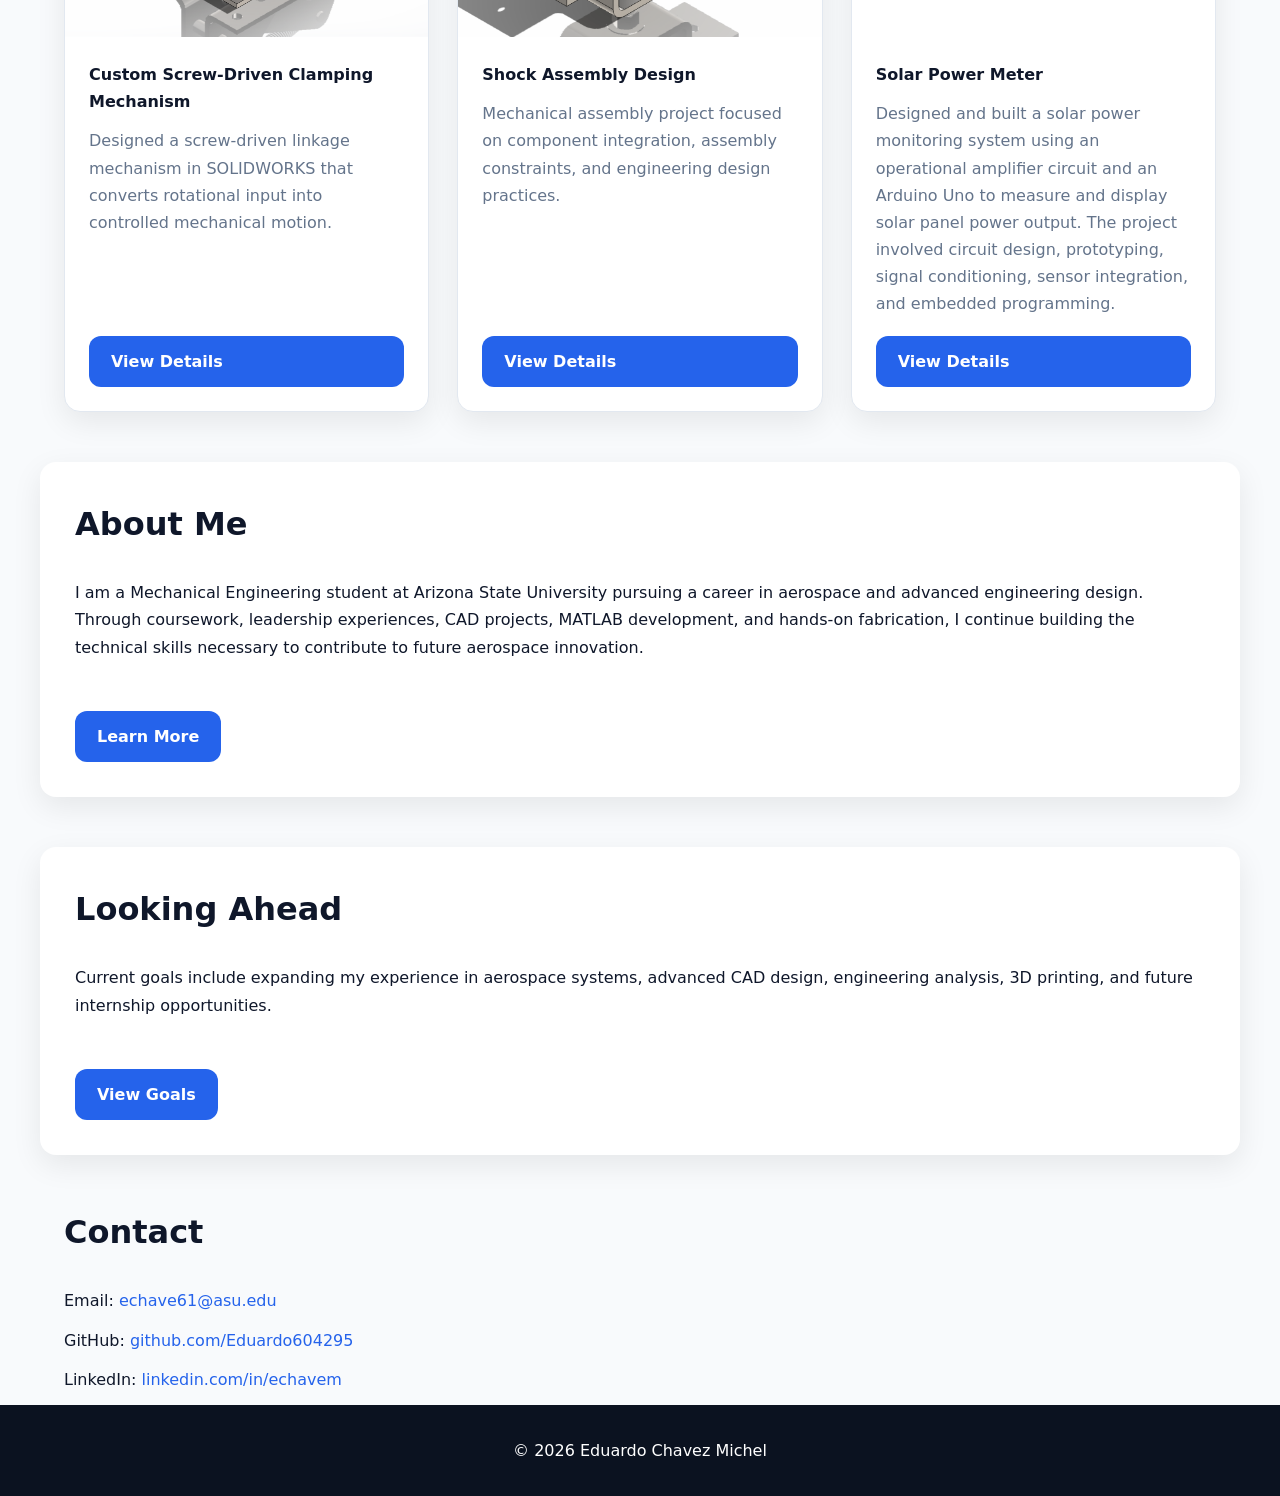
==== commit f4648b7e: "Revise project card for Solar Power Meter Updated project card details for Solar Power Meter, includ" ====
--- a/index.html
+++ b/index.html
@@ -182,25 +182,31 @@
 
     </article>
 
-    <article class="card project-card">
-
-        <div class="card-body">
-
-            <h4>MATLAB Numerical Methods Toolkit</h4>
-
-            <p>
-                Collection of engineering computation tools including
-                Euler's Method, Runge-Kutta, Newton-Raphson, and
-                numerical integration methods.
-            </p>
-
-            <a href="project3.html" class="button">
-                In Development
-            </a>
-
-        </div>
-
-    </article>
+   <article class="card project-card">
+
+    <img src="images/project3-preview.jpg"
+         alt="Solar Power Meter"
+         class="project-image">
+
+    <div class="card-body">
+
+        <h4>Solar Power Meter</h4>
+
+        <p>
+            Designed and built a solar power monitoring system using
+            an operational amplifier circuit and an Arduino Uno to
+            measure and display solar panel power output. The project
+            involved circuit design, prototyping, signal conditioning,
+            sensor integration, and embedded programming.
+        </p>
+
+        <a href="project3.html" class="button">
+            View Details
+        </a>
+
+    </div>
+
+</article>
 
 </div>
 
--- a/styles.css
+++ b/styles.css
@@ -4,7 +4,7 @@
 --text:#0f172a;
 --muted:#64748b;
 
-```
+
 --primary:#0b1220;
 --accent:#2563eb;
 --accent-hover:#1d4ed8;
@@ -15,7 +15,6 @@
 --shadow:0 10px 30px rgba(0,0,0,.08);
 
 --max-width:1200px;
-```
 
 }
 
@@ -47,11 +46,17 @@
 ========================= */
 
 .site-header{
-background:var(--primary);
-position:sticky;
-top:0;
-z-index:100;
-box-shadow:0 2px 12px rgba(0,0,0,.15);
+    background:#0b1220;
+    position:sticky;
+    top:0;
+    z-index:100;
+    box-shadow:0 4px 20px rgba(0,0,0,.2);
+}
+
+.logo{
+    color:white;
+    font-size:1.4rem;
+    font-weight:700;
 }
 
 .header-row{
@@ -78,7 +83,9 @@
 transition:.3s;
 }
 
-.nav a:hover
+.nav a:hover{
+    color:#93c5fd;
+}
 
 /* =========================
 HERO
@@ -159,7 +166,7 @@
 ========================= */
 
 section{
-margin-bottom:80px;
+margin-bottom:120px;
 }
 
 h3{
@@ -192,6 +199,16 @@
 
 .interest-card h4{
 margin:12px 0;
+
+
+.interests{
+    margin-bottom:100px;
+}
+
+#projects{
+    margin-top:20px;
+}
+    
 }
 
 /* =========================
@@ -205,12 +222,15 @@
 }
 
 .card{
-background:white;
-border-radius:var(--radius);
-overflow:hidden;
-box-shadow:var(--shadow);
-transition:.3s;
-border:1px solid var(--border);
+    background:white;
+    border-radius:var(--radius);
+    overflow:hidden;
+    box-shadow:var(--shadow);
+    transition:.3s;
+    border:1px solid var(--border);
+
+    display:flex;
+    flex-direction:column;
 }
 
 .card:hover{
@@ -224,7 +244,14 @@
 }
 
 .card-body{
-padding:24px;
+    padding:24px;
+    display:flex;
+    flex-direction:column;
+    flex-grow:1;
+}
+
+.card-body .button{
+    margin-top:auto;
 }
 
 .card-body h4{
@@ -237,15 +264,28 @@
 }
 
 /* =========================
-ABOUT PREVIEW
+   ABOUT PREVIEW
 ========================= */
 
 .about-preview,
 .future-preview{
-background:white;
-border-radius:var(--radius);
-padding:40px;
-box-shadow:var(--shadow);
+    background:white;
+    border-radius:var(--radius);
+    padding:35px;
+    box-shadow:var(--shadow);
+
+    margin-top:50px;
+    margin-bottom:50px;
+}
+
+.about-preview .button,
+.future-preview .button{
+    margin-top:25px;
+}
+
+.about-preview p,
+.future-preview p{
+    margin-bottom:25px;
 }
 
 /* =========================
@@ -293,13 +333,17 @@
 transform:scale(1.03);
 }
 
+
+#projects{
+    margin-top:70px;
+}
+
 /* =========================
 MOBILE
 ========================= */
 
 @media(max-width:900px){
 
-```
 .hero-grid{
     grid-template-columns:1fr;
     text-align:center;
@@ -322,13 +366,11 @@
     width:260px;
     height:260px;
 }
-```
 
 }
 
 @media(max-width:600px){
 
-```
 .header-row{
     flex-direction:column;
     padding:16px 0;
@@ -346,6 +388,9 @@
 .hero{
     padding:60px 0;
 }
-```
-
-}
+
+ .hero{
+    padding-top:120px;
+}   
+
+}
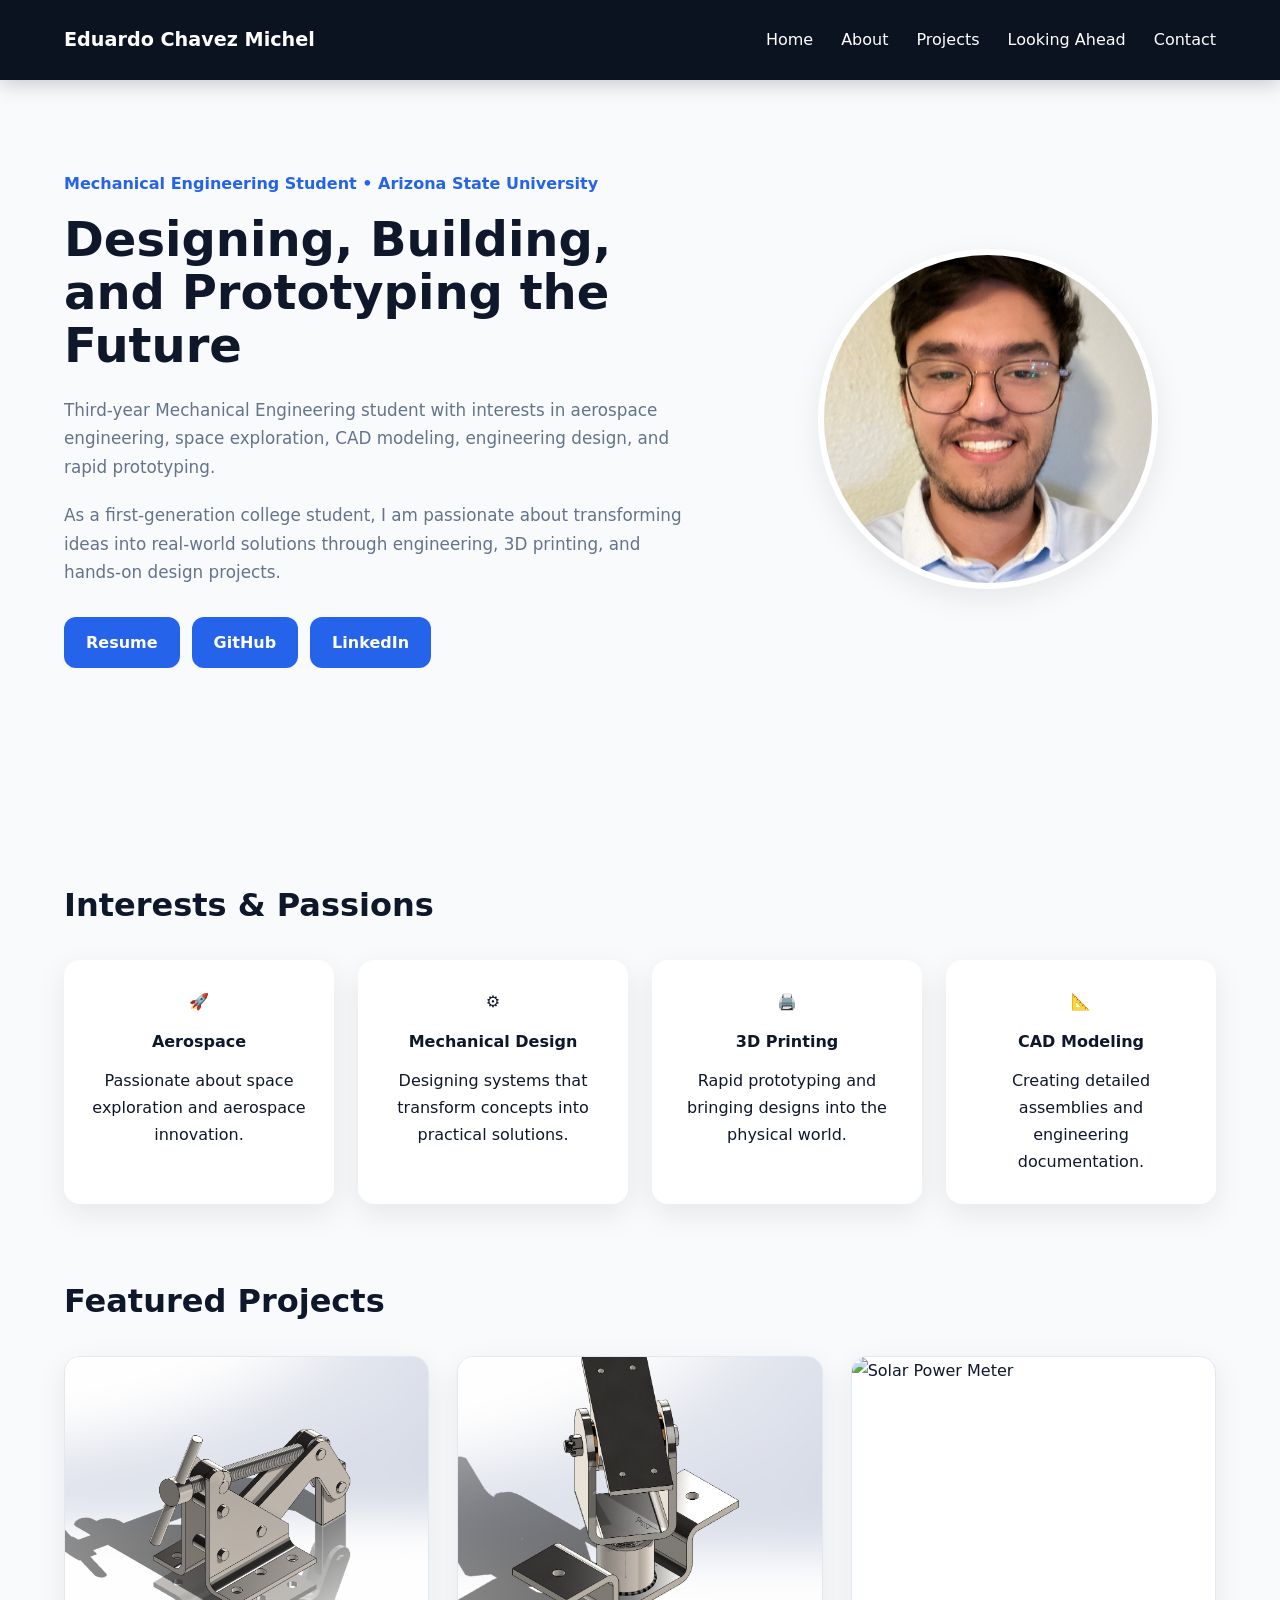
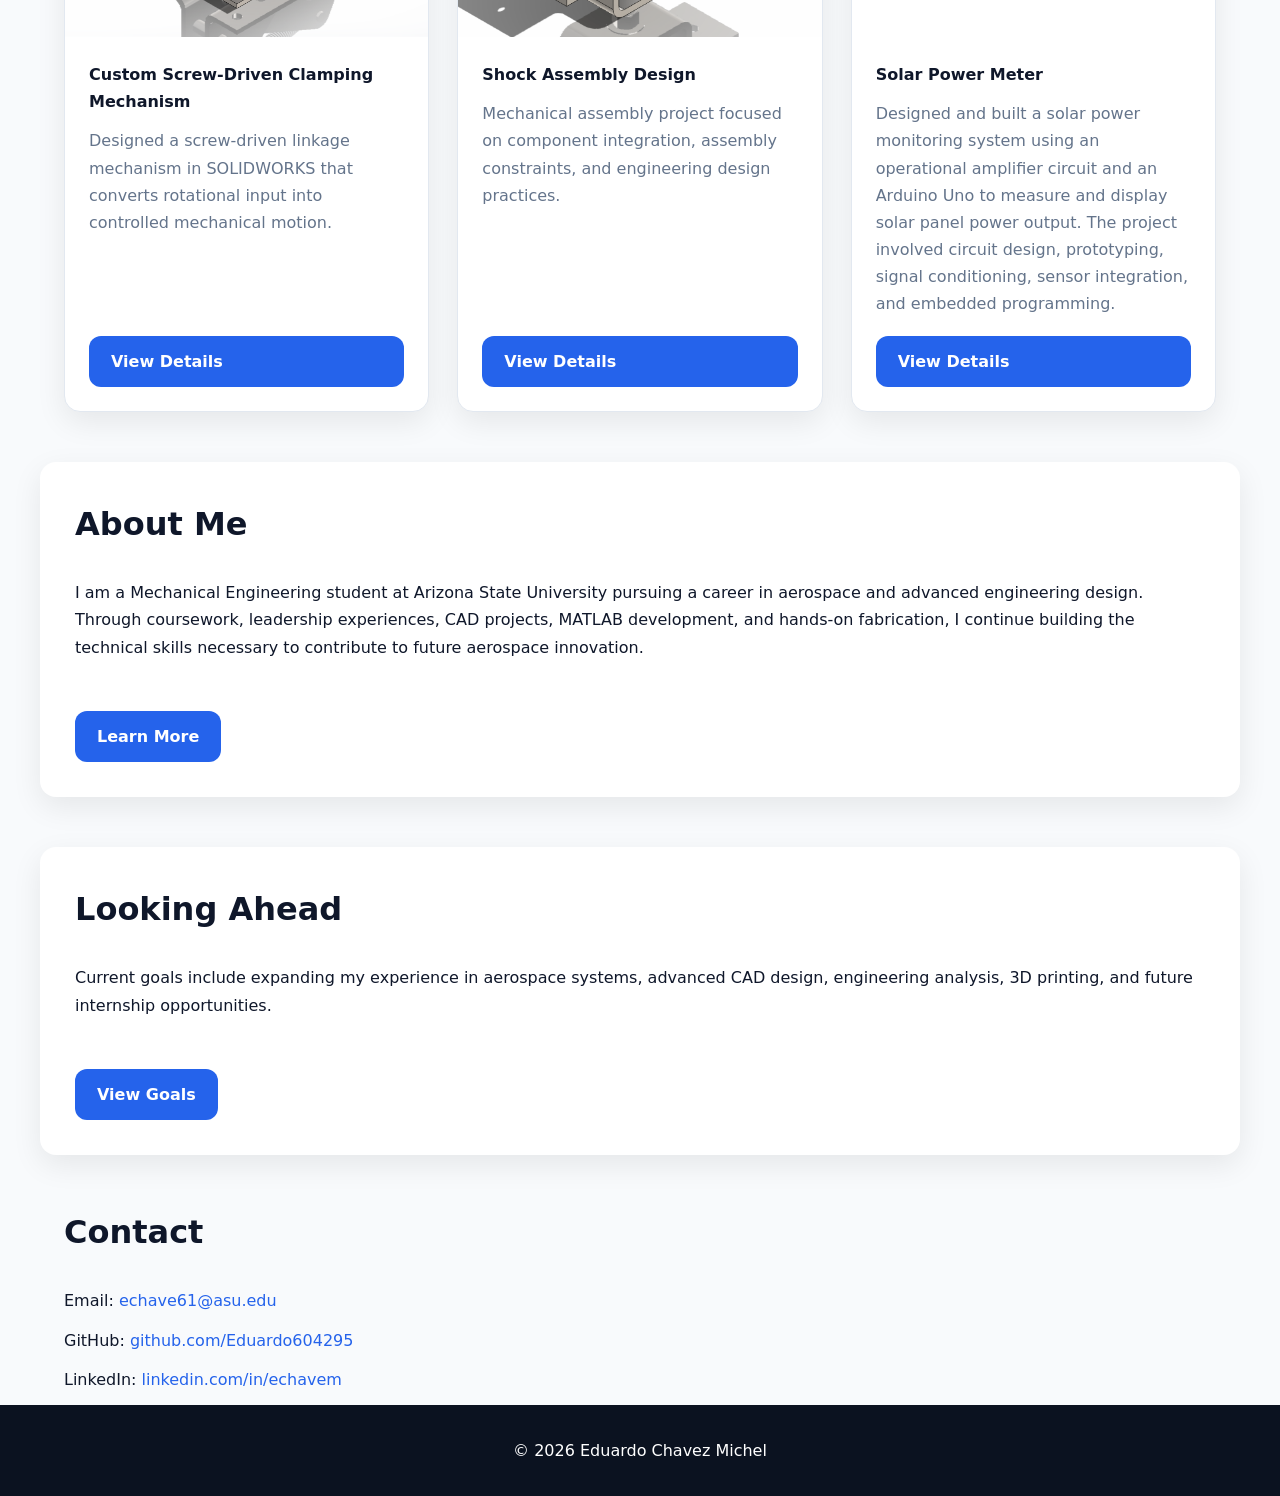
==== commit 1a26497b: "Update student year from second to third" ====
--- a/index.html
+++ b/index.html
@@ -47,7 +47,7 @@
         </h2>
 
         <p class="lead">
-            Second-year Mechanical Engineering student with interests in
+            Third-year Mechanical Engineering student with interests in
             aerospace engineering, space exploration, CAD modeling,
             engineering design, and rapid prototyping.
         </p>
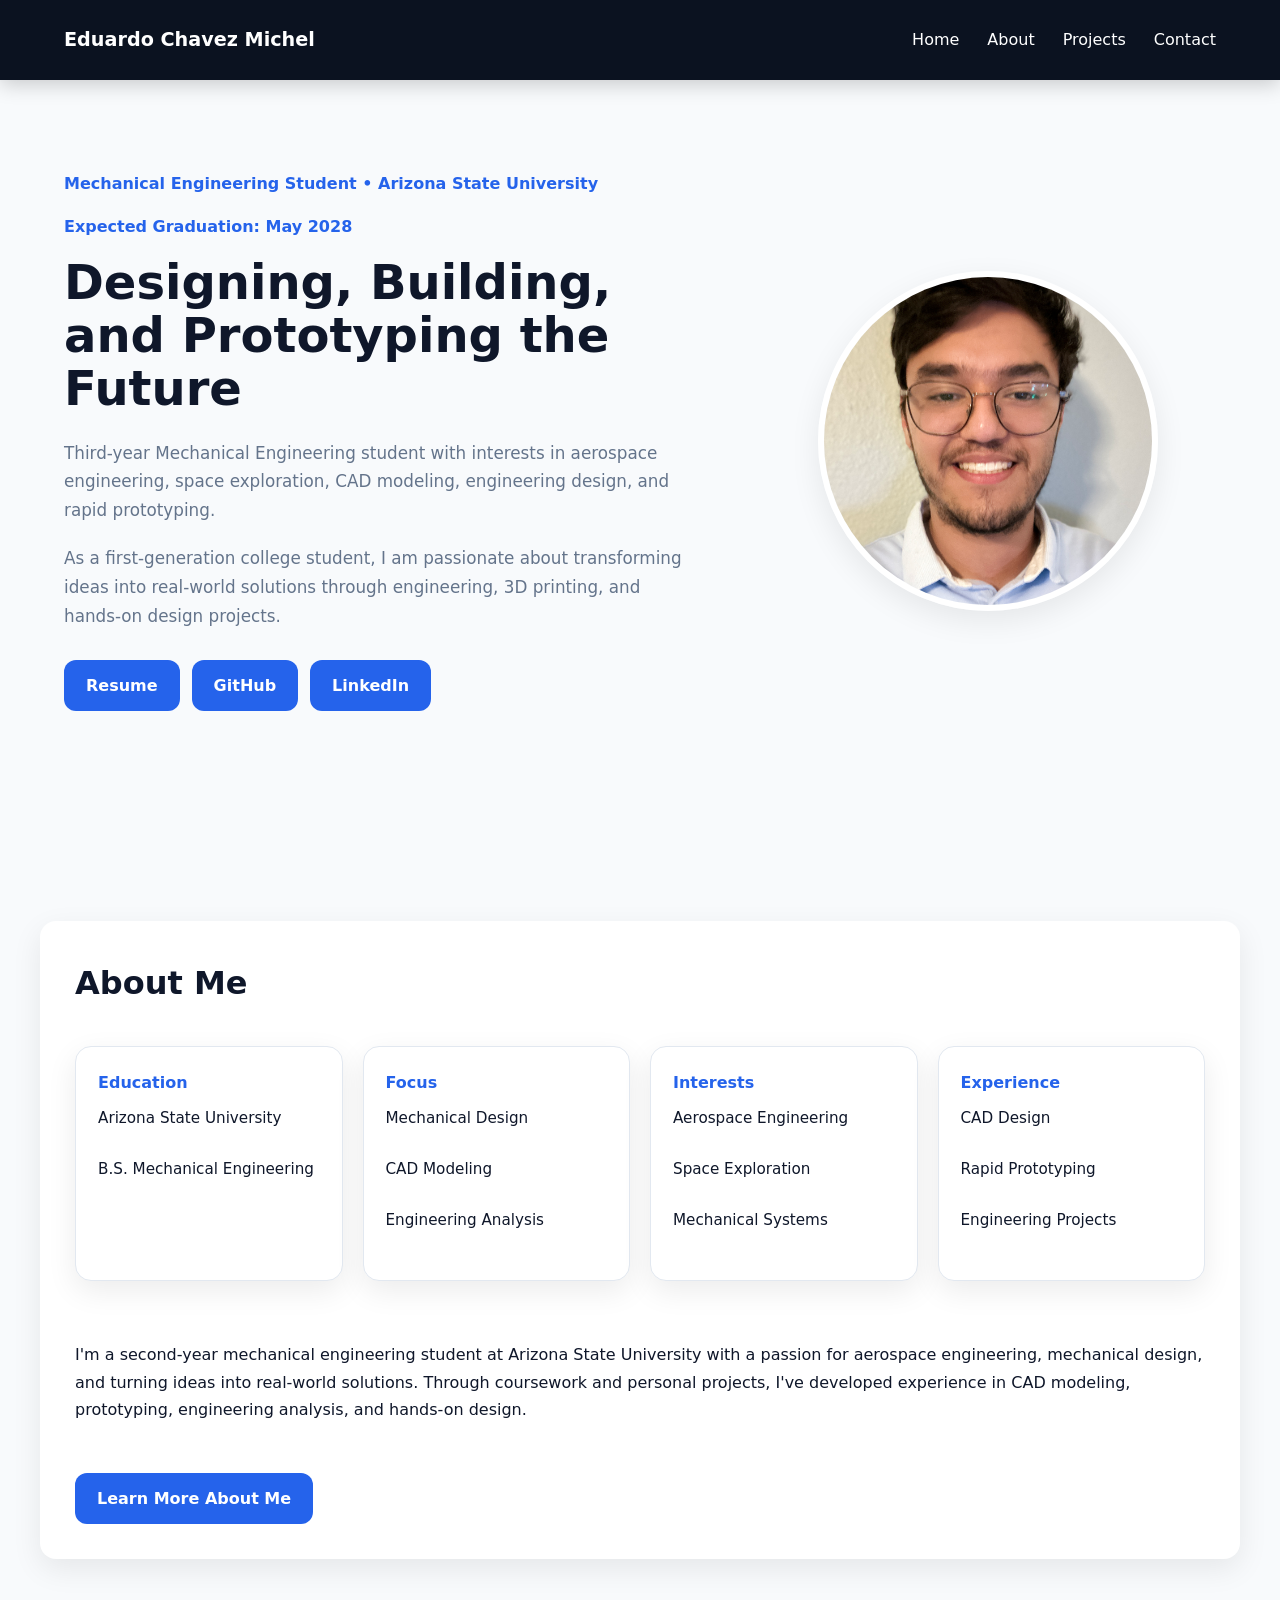
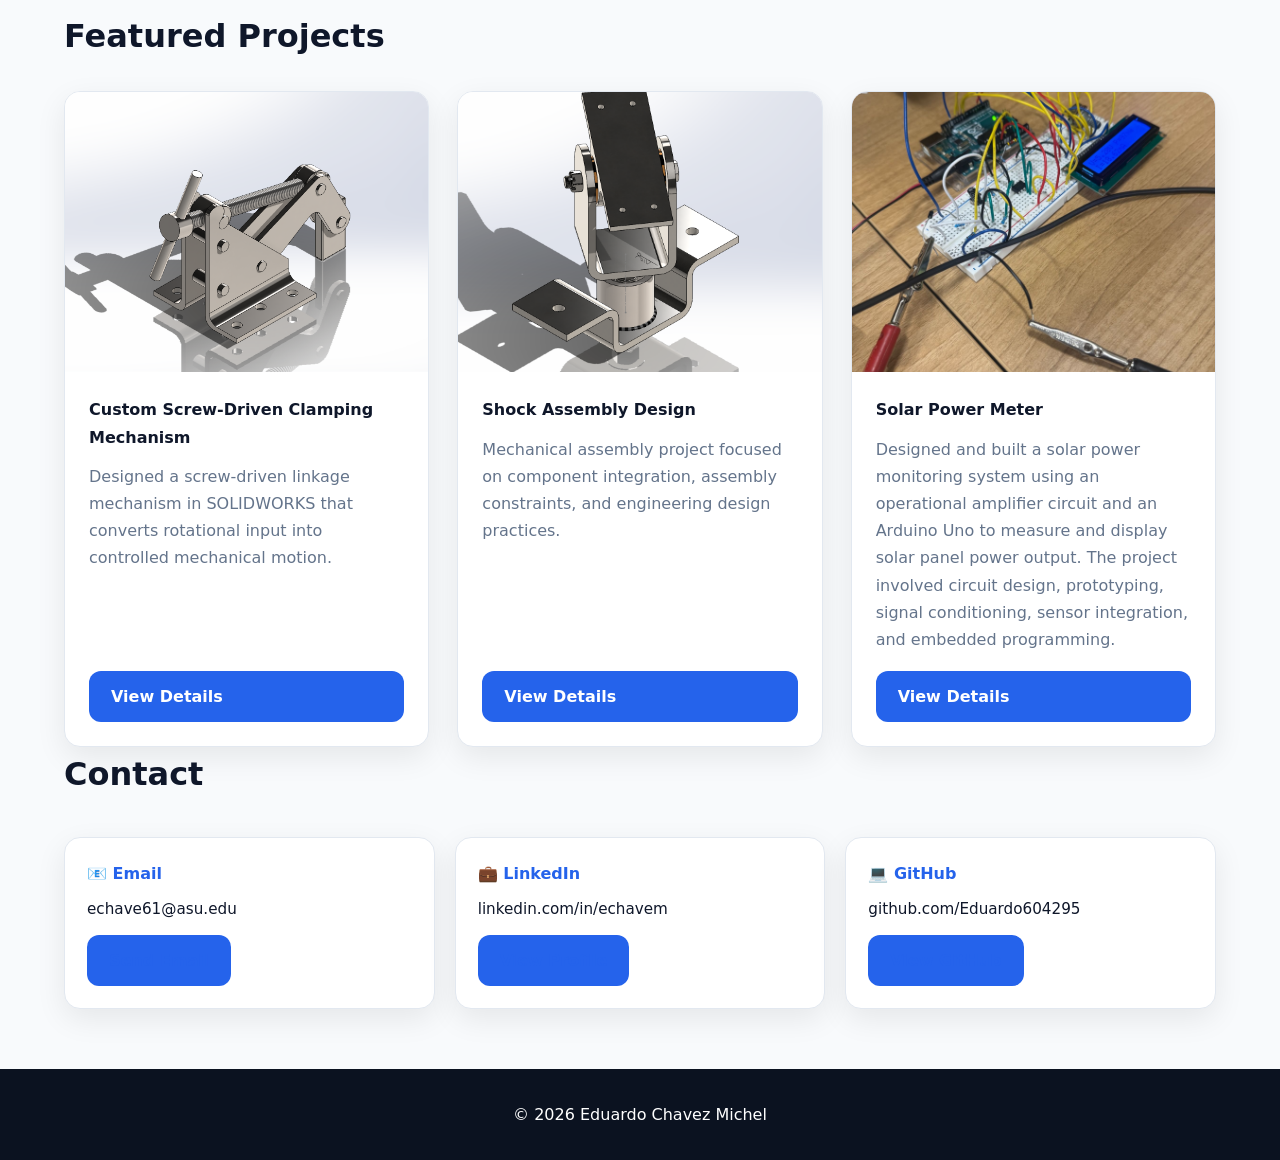
==== commit 81c527c4: "Refactor index.html to improve structure and content" ====
--- a/index.html
+++ b/index.html
@@ -13,283 +13,249 @@
 <header class="site-header">
     <div class="container header-row">
 
-
-    <h1 class="logo">
-        Eduardo Chavez Michel
-    </h1>
-
-    <nav class="nav">
-        <a href="index.html">Home</a>
-        <a href="about.html">About</a>
-        <a href="#projects">Projects</a>
-        <a href="future.html">Looking Ahead</a>
-        <a href="#contact">Contact</a>
-    </nav>
-
-</div>
-
-
+        <h1 class="logo">
+            Eduardo Chavez Michel
+        </h1>
+
+        <nav class="nav">
+            <a href="index.html">Home</a>
+            <a href="about.html">About</a>
+            <a href="#projects">Projects</a>
+            <a href="#contact">Contact</a>
+        </nav>
+
+    </div>
 </header>
 
 <section class="hero">
-
-
-<div class="container hero-grid">
-
-    <div class="hero-content">
-
-        <p class="hero-tag">
-            Mechanical Engineering Student • Arizona State University
+    <div class="container hero-grid">
+
+        <div class="hero-content">
+
+            <p class="hero-tag">
+                Mechanical Engineering Student • Arizona State University
+            </p>
+
+            <p class="hero-tag">
+                Expected Graduation: May 2028
+            </p>
+
+            <h2>
+                Designing, Building, and Prototyping the Future
+            </h2>
+
+            <p class="lead">
+                Third-year Mechanical Engineering student with interests in
+                aerospace engineering, space exploration, CAD modeling,
+                engineering design, and rapid prototyping.
+            </p>
+
+            <p class="lead">
+                As a first-generation college student, I am passionate about
+                transforming ideas into real-world solutions through engineering,
+                3D printing, and hands-on design projects.
+            </p>
+
+            <div class="button-row">
+
+                <a href="files/resume.pdf" class="button">
+                    Resume
+                </a>
+
+                <a href="https://github.com/Eduardo604295"
+                   target="_blank"
+                   class="button">
+                    GitHub
+                </a>
+
+                <a href="https://www.linkedin.com/in/echavem"
+                   target="_blank"
+                   class="button">
+                    LinkedIn
+                </a>
+
+            </div>
+
+        </div>
+
+        <div class="hero-image">
+
+            <img src="images/profile.jpg"
+                 alt="Eduardo Chavez Michel">
+
+        </div>
+
+    </div>
+</section>
+
+<section class="container about-preview" id="about-preview">
+
+    <h3>About Me</h3>
+
+    <div class="project-summary">
+
+        <div class="summary-card">
+            <h3>Education</h3>
+            <p>Arizona State University</p>
+            <p>B.S. Mechanical Engineering</p>
+        </div>
+
+        <div class="summary-card">
+            <h3>Focus</h3>
+            <p>Mechanical Design</p>
+            <p>CAD Modeling</p>
+            <p>Engineering Analysis</p>
+        </div>
+
+        <div class="summary-card">
+            <h3>Interests</h3>
+            <p>Aerospace Engineering</p>
+            <p>Space Exploration</p>
+            <p>Mechanical Systems</p>
+        </div>
+
+        <div class="summary-card">
+            <h3>Experience</h3>
+            <p>CAD Design</p>
+            <p>Rapid Prototyping</p>
+            <p>Engineering Projects</p>
+        </div>
+
+    </div>
+
+    <p>
+        I'm a second-year mechanical engineering student at Arizona State University
+        with a passion for aerospace engineering, mechanical design, and turning ideas
+        into real-world solutions. Through coursework and personal projects, I've developed
+        experience in CAD modeling, prototyping, engineering analysis, and hands-on design.
+    </p>
+
+    <a href="about.html" class="button">
+        Learn More About Me
+    </a>
+
+</section>
+
+<section id="projects" class="container">
+
+    <h3>Featured Projects</h3>
+
+    <div class="grid">
+
+        <article class="card project-card">
+
+            <img src="images/project1-preview.png"
+                 alt="Clamp Mechanism"
+                 class="project-image">
+
+            <div class="card-body">
+
+                <h4>Custom Screw-Driven Clamping Mechanism</h4>
+
+                <p>
+                    Designed a screw-driven linkage mechanism in SOLIDWORKS
+                    that converts rotational input into controlled mechanical
+                    motion.
+                </p>
+
+                <a href="project1.html" class="button">
+                    View Details
+                </a>
+
+            </div>
+
+        </article>
+
+        <article class="card project-card">
+
+            <img src="images/project2-preview.png"
+                 alt="Shock Assembly"
+                 class="project-image">
+
+            <div class="card-body">
+
+                <h4>Shock Assembly Design</h4>
+
+                <p>
+                    Mechanical assembly project focused on component integration,
+                    assembly constraints, and engineering design practices.
+                </p>
+
+                <a href="project2.html" class="button">
+                    View Details
+                </a>
+
+            </div>
+
+        </article>
+
+        <article class="card project-card">
+
+            <img src="images/project3-preview.jpg"
+                 alt="Solar Power Meter"
+                 class="project-image">
+
+            <div class="card-body">
+
+                <h4>Solar Power Meter</h4>
+
+                <p>
+                    Designed and built a solar power monitoring system using
+                    an operational amplifier circuit and an Arduino Uno to
+                    measure and display solar panel power output. The project
+                    involved circuit design, prototyping, signal conditioning,
+                    sensor integration, and embedded programming.
+                </p>
+
+                <a href="project3.html" class="button">
+                    View Details
+                </a>
+
+            </div>
+
+        </article>
+
+    </div>
+
+</section>
+
+<section id="contact" class="container">
+
+    <h3>Contact</h3>
+
+    <div class="project-summary">
+
+        <div class="summary-card">
+            <h3>📧 Email</h3>
+            <p>echave61@asu.edu</p>
+            <a href="mailto:echave61@asu.edu" class="button">Send Email</a>
+        </div>
+
+        <div class="summary-card">
+            <h3>💼 LinkedIn</h3>
+            <p>linkedin.com/in/echavem</p>
+            <a href="https://www.linkedin.com/in/echavem" target="_blank" class="button">View Profile</a>
+        </div>
+
+        <div class="summary-card">
+            <h3>💻 GitHub</h3>
+            <p>github.com/Eduardo604295</p>
+            <a href="https://github.com/Eduardo604295" target="_blank" class="button">View GitHub</a>
+        </div>
+
+    </div>
+
+</section>
+
+<footer class="site-footer">
+
+    <div class="container">
+        <p>
+            © 2026 Eduardo Chavez Michel
         </p>
-
-        <h2>
-            Designing, Building, and Prototyping the Future
-        </h2>
-
-        <p class="lead">
-            Third-year Mechanical Engineering student with interests in
-            aerospace engineering, space exploration, CAD modeling,
-            engineering design, and rapid prototyping.
-        </p>
-
-        <p class="lead">
-            As a first-generation college student, I am passionate about
-            transforming ideas into real-world solutions through engineering,
-            3D printing, and hands-on design projects.
-        </p>
-
-        <div class="button-row">
-
-            <a href="files/resume.pdf" class="button">
-                Resume
-            </a>
-
-            <a href="https://github.com/Eduardo604295"
-               target="_blank"
-               class="button">
-                GitHub
-            </a>
-
-            <a href="https://www.linkedin.com/in/echavem"
-               target="_blank"
-               class="button">
-                LinkedIn
-            </a>
-
-        </div>
-
-    </div>
-
-    <div class="hero-image">
-
-        <img src="images/profile.jpg"
-             alt="Eduardo Chavez Michel">
-
-    </div>
-
-</div>
-
-
-</section>
-
-<section class="container interests">
-
-
-<h3>Interests & Passions</h3>
-
-<div class="interest-grid">
-
-    <div class="interest-card">
-        🚀
-        <h4>Aerospace</h4>
-        <p>Passionate about space exploration and aerospace innovation.</p>
-    </div>
-
-    <div class="interest-card">
-        ⚙️
-        <h4>Mechanical Design</h4>
-        <p>Designing systems that transform concepts into practical solutions.</p>
-    </div>
-
-    <div class="interest-card">
-        🖨️
-        <h4>3D Printing</h4>
-        <p>Rapid prototyping and bringing designs into the physical world.</p>
-    </div>
-
-    <div class="interest-card">
-        📐
-        <h4>CAD Modeling</h4>
-        <p>Creating detailed assemblies and engineering documentation.</p>
-    </div>
-
-</div>
-
-
-</section>
-
-<section id="projects" class="container">
-
-
-<h3>Featured Projects</h3>
-
-<div class="grid">
-
-    <article class="card project-card">
-
-        <img src="images/project1-preview.png"
-             alt="Clamp Mechanism"
-             class="project-image">
-
-        <div class="card-body">
-
-            <h4>Custom Screw-Driven Clamping Mechanism</h4>
-
-            <p>
-                Designed a screw-driven linkage mechanism in SOLIDWORKS
-                that converts rotational input into controlled mechanical
-                motion.
-            </p>
-
-            <a href="project1.html" class="button">
-                View Details
-            </a>
-
-        </div>
-
-    </article>
-
-    <article class="card project-card">
-
-        <img src="images/project2-preview.png"
-             alt="Shock Assembly"
-             class="project-image">
-
-        <div class="card-body">
-
-            <h4>Shock Assembly Design</h4>
-
-            <p>
-                Mechanical assembly project focused on component integration,
-                assembly constraints, and engineering design practices.
-            </p>
-
-            <a href="project2.html" class="button">
-                View Details
-            </a>
-
-        </div>
-
-    </article>
-
-   <article class="card project-card">
-
-    <img src="images/project3-preview.jpg"
-         alt="Solar Power Meter"
-         class="project-image">
-
-    <div class="card-body">
-
-        <h4>Solar Power Meter</h4>
-
-        <p>
-            Designed and built a solar power monitoring system using
-            an operational amplifier circuit and an Arduino Uno to
-            measure and display solar panel power output. The project
-            involved circuit design, prototyping, signal conditioning,
-            sensor integration, and embedded programming.
-        </p>
-
-        <a href="project3.html" class="button">
-            View Details
-        </a>
-
-    </div>
-
-</article>
-
-</div>
-
-
-</section>
-
-<section class="container about-preview">
-
-
-<h3>About Me</h3>
-
-<p>
-    I am a Mechanical Engineering student at Arizona State University
-    pursuing a career in aerospace and advanced engineering design.
-    Through coursework, leadership experiences, CAD projects, MATLAB
-    development, and hands-on fabrication, I continue building the
-    technical skills necessary to contribute to future aerospace
-    innovation.
-</p>
-
-<a href="about.html" class="button">
-    Learn More
-</a>
-
-
-</section>
-
-<section class="container future-preview">
-
-
-<h3>Looking Ahead</h3>
-
-<p>
-    Current goals include expanding my experience in aerospace systems,
-    advanced CAD design, engineering analysis, 3D printing, and future
-    internship opportunities.
-</p>
-
-<a href="future.html" class="button">
-    View Goals
-</a>
-
-
-</section>
-
-<section id="contact" class="container">
-
-
-<h3>Contact</h3>
-
-<p>Email: <a href="mailto:echave61@asu.edu">echave61@asu.edu</a></p>
-
-<p>
-    GitHub:
-    <a href="https://github.com/Eduardo604295" target="_blank">
-        github.com/Eduardo604295
-    </a>
-</p>
-
-<p>
-    LinkedIn:
-    <a href="https://www.linkedin.com/in/echavem" target="_blank">
-        linkedin.com/in/echavem
-    </a>
-</p>
-
-
-</section>
-
-<footer class="site-footer">
-
-
-<div class="container">
-
-    <p>
-        © 2026 Eduardo Chavez Michel
-    </p>
-
-</div>
-
+    </div>
 
 </footer>
 
 </body>
 </html>
-
--- a/styles.css
+++ b/styles.css
@@ -1,396 +1,622 @@
-:root{
---bg:#f8fafc;
---card:#ffffff;
---text:#0f172a;
---muted:#64748b;
-
-
---primary:#0b1220;
---accent:#2563eb;
---accent-hover:#1d4ed8;
-
---border:#e2e8f0;
-
---radius:16px;
---shadow:0 10px 30px rgba(0,0,0,.08);
-
---max-width:1200px;
-
-}
-
-*{
-margin:0;
-padding:0;
-box-sizing:border-box;
-}
-
-html{
-scroll-behavior:smooth;
-}
-
-body{
-background:var(--bg);
-color:var(--text);
-font-family:system-ui,-apple-system,BlinkMacSystemFont,"Segoe UI",sans-serif;
-line-height:1.7;
-}
-
-.container{
-max-width:var(--max-width);
-margin:auto;
-padding:0 24px;
-}
-
-/* =========================
-HEADER
-========================= */
-
-.site-header{
-    background:#0b1220;
-    position:sticky;
-    top:0;
-    z-index:100;
-    box-shadow:0 4px 20px rgba(0,0,0,.2);
-}
-
-.logo{
-    color:white;
-    font-size:1.4rem;
-    font-weight:700;
-}
-
-.header-row{
-display:flex;
-justify-content:space-between;
-align-items:center;
-min-height:80px;
-}
-
-.logo{
-color:white;
-font-size:1.2rem;
-font-weight:700;
-}
-
-.nav{
-display:flex;
-gap:28px;
-}
-
-.nav a{
-color:white;
-text-decoration:none;
-transition:.3s;
-}
-
-.nav a:hover{
-    color:#93c5fd;
-}
-
-/* =========================
-HERO
-========================= */
-
-.hero{
-padding:90px 0;
-}
-
-.hero-grid{
-display:grid;
-grid-template-columns:1.4fr 1fr;
-align-items:center;
-gap:60px;
-}
-
-.hero-tag{
-color:var(--accent);
-font-weight:700;
-margin-bottom:16px;
-}
-
-.hero h2{
-font-size:3rem;
-line-height:1.1;
-margin-bottom:24px;
-}
-
-.lead{
-color:var(--muted);
-margin-bottom:20px;
-font-size:1.05rem;
-}
-
-.button-row{
-display:flex;
-flex-wrap:wrap;
-gap:12px;
-margin-top:30px;
-}
-
-.hero-image{
-display:flex;
-justify-content:center;
-}
-
-.hero-image img{
-width:340px;
-height:340px;
-object-fit:cover;
-border-radius:50%;
-border:6px solid white;
-box-shadow:var(--shadow);
-}
-
-/* =========================
-BUTTONS
-========================= */
-
-.button{
-background:var(--accent);
-color:white;
-text-decoration:none;
-padding:12px 22px;
-border-radius:12px;
-display:inline-block;
-transition:.3s;
-font-weight:600;
-}
-
-.button:hover{
-background:var(--accent-hover);
-transform:translateY(-2px);
-}
-
-/* =========================
-SECTION TITLES
-========================= */
-
-section{
-margin-bottom:120px;
-}
-
-h3{
-font-size:2rem;
-margin-bottom:28px;
-}
-
-/* =========================
-INTERESTS
-========================= */
-
-.interest-grid{
-display:grid;
-grid-template-columns:repeat(auto-fit,minmax(220px,1fr));
-gap:24px;
-}
-
-.interest-card{
-background:var(--card);
-padding:28px;
-border-radius:var(--radius);
-box-shadow:var(--shadow);
-text-align:center;
-transition:.3s;
-}
-
-.interest-card:hover{
-transform:translateY(-6px);
-}
-
-.interest-card h4{
-margin:12px 0;
-
-
-.interests{
-    margin-bottom:100px;
-}
-
-#projects{
-    margin-top:20px;
-}
-    
-}
-
-/* =========================
-PROJECTS
-========================= */
-
-.grid{
-display:grid;
-grid-template-columns:repeat(auto-fit,minmax(320px,1fr));
-gap:28px;
-}
-
-.card{
-    background:white;
-    border-radius:var(--radius);
-    overflow:hidden;
-    box-shadow:var(--shadow);
-    transition:.3s;
-    border:1px solid var(--border);
-
-    display:flex;
-    flex-direction:column;
-}
-
-.card:hover{
-transform:translateY(-8px);
-}
-
-.project-image{
-width:100%;
-height:280px;
-object-fit:cover;
-}
-
-.card-body{
-    padding:24px;
-    display:flex;
-    flex-direction:column;
-    flex-grow:1;
-}
-
-.card-body .button{
-    margin-top:auto;
-}
-
-.card-body h4{
-margin-bottom:12px;
-}
-
-.card-body p{
-margin-bottom:18px;
-color:var(--muted);
-}
-
-/* =========================
-   ABOUT PREVIEW
-========================= */
+:root {
+  --bg: #f8fafc;
+  --card: #ffffff;
+  --text: #0f172a;
+  --muted: #64748b;
+  --primary: #0b1220;
+  --accent: #2563eb;
+  --accent-hover: #1d4ed8;
+  --border: #e2e8f0;
+  --radius: 16px;
+  --shadow: 0 10px 30px rgba(0, 0, 0, 0.08);
+  --max-width: 1200px;
+  --transition: 0.3s;
+}
+
+* {
+  margin: 0;
+  padding: 0;
+  box-sizing: border-box;
+}
+
+html {
+  scroll-behavior: smooth;
+}
+
+body {
+  background: var(--bg);
+  color: var(--text);
+  font-family: system-ui, -apple-system, BlinkMacSystemFont, "Segoe UI", sans-serif;
+  line-height: 1.7;
+}
+
+.container {
+  max-width: var(--max-width);
+  margin: auto;
+  padding: 0 24px;
+}
+
+/* =========================
+   HEADER
+   ========================= */
+
+.site-header {
+  background: var(--primary);
+  position: sticky;
+  top: 0;
+  z-index: 100;
+  box-shadow: 0 4px 20px rgba(0, 0, 0, 0.2);
+}
+
+.logo {
+  color: white;
+  font-size: 1.2rem;
+  font-weight: 700;
+}
+
+.header-row {
+  display: flex;
+  justify-content: space-between;
+  align-items: center;
+  min-height: 80px;
+}
+
+.nav {
+  display: flex;
+  gap: 28px;
+}
+
+.nav a {
+  color: white;
+  text-decoration: none;
+  transition: var(--transition);
+}
+
+.nav a:hover {
+  color: #93c5fd;
+}
+
+.nav a:focus {
+  outline: 2px solid var(--accent);
+  outline-offset: 2px;
+}
+
+/* =========================
+   HERO
+   ========================= */
+
+.hero {
+  padding: 90px 0;
+}
+
+.hero-grid {
+  display: grid;
+  grid-template-columns: 1.4fr 1fr;
+  align-items: center;
+  gap: 60px;
+}
+
+.hero-tag {
+  color: var(--accent);
+  font-weight: 700;
+  margin-bottom: 16px;
+}
+
+.hero h2 {
+  font-size: 3rem;
+  line-height: 1.1;
+  margin-bottom: 24px;
+}
+
+.lead {
+  color: var(--muted);
+  margin-bottom: 20px;
+  font-size: 1.05rem;
+}
+
+.button-row {
+  display: flex;
+  flex-wrap: wrap;
+  gap: 12px;
+  margin-top: 30px;
+}
+
+.hero-image {
+  display: flex;
+  justify-content: center;
+}
+
+.hero-image img {
+  width: 340px;
+  height: 340px;
+  object-fit: cover;
+  border-radius: 50%;
+  border: 6px solid white;
+  box-shadow: var(--shadow);
+}
+
+.project-hero {
+  background: white;
+  border-radius: var(--radius);
+  padding: 40px;
+  box-shadow: var(--shadow);
+  margin: 50px 0;
+}
+
+/* =========================
+   BUTTONS
+   ========================= */
+
+.button {
+  background: var(--accent);
+  color: white;
+  text-decoration: none;
+  padding: 12px 22px;
+  border-radius: 12px;
+  display: inline-block;
+  transition: var(--transition);
+  font-weight: 600;
+  cursor: pointer;
+}
+
+.button:hover {
+  background: var(--accent-hover);
+  transform: translateY(-2px);
+}
+
+.button:focus {
+  outline: 2px solid white;
+  outline-offset: 2px;
+}
+
+/* =========================
+   SECTION TITLES
+   ========================= */
+
+section {
+  margin-bottom: 120px;
+}
+
+h3 {
+  font-size: 2rem;
+  margin-bottom: 28px;
+}
+
+/* =========================
+   INTERESTS
+   ========================= */
+
+.interest-grid {
+  display: grid;
+  grid-template-columns: repeat(auto-fit, minmax(220px, 1fr));
+  gap: 24px;
+}
+
+.interest-card {
+  background: var(--card);
+  padding: 28px;
+  border-radius: var(--radius);
+  box-shadow: var(--shadow);
+  text-align: center;
+  transition: var(--transition);
+}
+
+.interest-card:hover {
+  transform: translateY(-6px);
+}
+
+.interest-card h4 {
+  margin: 12px 0;
+}
+
+.interests {
+  margin-bottom: 100px;
+}
+
+#projects {
+  margin-top: 20px;
+}
+
+/* =========================
+   PROJECTS
+   ========================= */
+
+.grid {
+  display: grid;
+  grid-template-columns: repeat(auto-fit, minmax(320px, 1fr));
+  gap: 28px;
+}
+
+.card {
+  background: white;
+  border-radius: var(--radius);
+  overflow: hidden;
+  box-shadow: var(--shadow);
+  transition: var(--transition);
+  border: 1px solid var(--border);
+  display: flex;
+  flex-direction: column;
+}
+
+.card:hover {
+  transform: translateY(-8px);
+}
+
+.project-image {
+  width: 100%;
+  height: 280px;
+  object-fit: cover;
+}
+
+.card-body {
+  padding: 24px;
+  display: flex;
+  flex-direction: column;
+  flex-grow: 1;
+}
+
+.card-body .button {
+  margin-top: auto;
+}
+
+.card-body h4 {
+  margin-bottom: 12px;
+}
+
+.card-body p {
+  margin-bottom: 18px;
+  color: var(--muted);
+}
+
+.project-summary {
+  margin-top: 35px;
+  display: grid;
+  grid-template-columns: repeat(auto-fit, minmax(220px, 1fr));
+  gap: 20px;
+  margin-bottom: 60px;
+}
+
+.summary-card {
+  background: white;
+  padding: 22px;
+  border-radius: var(--radius);
+  box-shadow: var(--shadow);
+  border: 1px solid var(--border);
+}
+
+.summary-card h3 {
+  font-size: 1rem;
+  margin-bottom: 10px;
+  color: var(--accent);
+}
+
+.summary-card p {
+  margin: 0;
+  color: var(--text);
+  font-size: 0.95rem;
+}
+
+.overview-card p {
+  max-width: 900px;
+}
+
+/* =========================
+   ABOUT & FUTURE PREVIEW
+   ========================= */
 
 .about-preview,
-.future-preview{
-    background:white;
-    border-radius:var(--radius);
-    padding:35px;
-    box-shadow:var(--shadow);
-
-    margin-top:50px;
-    margin-bottom:50px;
+.future-preview {
+  background: white;
+  border-radius: var(--radius);
+  padding: 35px;
+  box-shadow: var(--shadow);
+  margin-top: 50px;
+  margin-bottom: 50px;
 }
 
 .about-preview .button,
-.future-preview .button{
-    margin-top:25px;
+.future-preview .button {
+  margin-top: 25px;
 }
 
 .about-preview p,
-.future-preview p{
-    margin-bottom:25px;
-}
-
-/* =========================
-CONTACT
-========================= */
-
-#contact a{
-color:var(--accent);
-text-decoration:none;
-}
-
-#contact p{
-margin-bottom:12px;
-}
-
-/* =========================
-FOOTER
-========================= */
-
-.site-footer{
-background:var(--primary);
-color:white;
-padding:32px 0;
-text-align:center;
-}
-
-/* =========================
-PROJECT GALLERY
-========================= */
-
-.gallery{
-display:grid;
-grid-template-columns:repeat(auto-fit,minmax(250px,1fr));
-gap:20px;
-margin-top:20px;
-}
-
-.gallery img{
-width:100%;
-border-radius:12px;
-transition:.3s;
-}
-
-.gallery img:hover{
-transform:scale(1.03);
-}
-
-
-#projects{
-    margin-top:70px;
-}
-
-/* =========================
-MOBILE
-========================= */
-
-@media(max-width:900px){
-
-.hero-grid{
-    grid-template-columns:1fr;
-    text-align:center;
-}
-
-.hero h2{
-    font-size:2.2rem;
-}
-
-.button-row{
-    justify-content:center;
-}
-
-.nav{
-    gap:16px;
-    font-size:.9rem;
-}
-
-.hero-image img{
-    width:260px;
-    height:260px;
-}
-
-}
-
-@media(max-width:600px){
-
-.header-row{
-    flex-direction:column;
-    padding:16px 0;
-}
-
-.nav{
-    flex-wrap:wrap;
-    justify-content:center;
-}
-
-h3{
-    font-size:1.6rem;
-}
-
-.hero{
-    padding:60px 0;
-}
-
- .hero{
-    padding-top:120px;
-}   
-
-}
+.future-preview p {
+  margin-bottom: 25px;
+}
+
+/* =========================
+   CONTACT
+   ========================= */
+
+#contact a {
+  color: var(--accent);
+  text-decoration: none;
+}
+
+#contact a:hover {
+  text-decoration: underline;
+}
+
+#contact p {
+  margin-bottom: 12px;
+}
+
+/* =========================
+   FOOTER
+   ========================= */
+
+.site-footer {
+  background: var(--primary);
+  color: white;
+  padding: 32px 0;
+  text-align: center;
+}
+
+/* =========================
+   PROJECT GALLERY
+   ========================= */
+
+.gallery {
+  margin-top: 40px;
+}
+
+.gallery h2 {
+  font-size: 1.8rem;
+  margin-bottom: 30px;
+}
+
+.gallery-grid {
+  display: grid;
+  grid-template-columns: repeat(auto-fit, minmax(420px, 1fr));
+  gap: 30px;
+}
+
+.gallery-grid figure {
+  margin: 0;
+  text-align: center;
+}
+
+.gallery-grid img {
+  width: 100%;
+  height: 340px;
+  object-fit: cover;
+  border-radius: var(--radius);
+  box-shadow: var(--shadow);
+  transition: var(--transition);
+}
+
+.gallery-grid img:hover {
+  transform: scale(1.02);
+}
+
+.gallery-grid video {
+  width: 100%;
+  height: 340px;
+  object-fit: cover;
+  border-radius: var(--radius);
+  box-shadow: var(--shadow);
+  transition: var(--transition);
+}
+
+.gallery-grid figcaption {
+  margin-top: 14px;
+  color: var(--muted);
+  font-weight: 600;
+  font-size: 1rem;
+}
+
+/* =========================
+   ENGINEERING HIGHLIGHTS
+   ========================= */
+
+.skill-tags {
+  display: flex;
+  flex-wrap: wrap;
+  justify-content: center;
+  gap: 16px;
+  margin: 30px 0;
+}
+
+.skill-tags span {
+  background: white;
+  color: var(--text);
+  padding: 12px 18px;
+  border-radius: 14px;
+  border: 1px solid var(--border);
+  box-shadow: var(--shadow);
+  font-weight: 600;
+  transition: var(--transition);
+}
+
+.skill-tags span:hover {
+  transform: translateY(-4px);
+  border-color: var(--accent);
+}
+
+/* =========================
+   PROJECT FILES SECTION
+   ========================= */
+
+.files-section {
+  margin-top: 80px;
+  margin-bottom: 100px;
+}
+
+.files-section h3 {
+  font-size: 2rem;
+  margin-bottom: 28px;
+}
+
+.files-section ul {
+  list-style: none;
+  padding-left: 0;
+}
+
+.files-section li {
+  padding: 12px 0;
+  color: var(--muted);
+  border-bottom: 1px solid var(--border);
+}
+
+.files-section li:last-child {
+  border-bottom: none;
+}
+
+.files-grid {
+  display: grid;
+  grid-template-columns: repeat(auto-fit, minmax(340px, 1fr));
+  gap: 30px;
+  margin-top: 30px;
+}
+
+.files-grid-single {
+  display: flex;
+  justify-content: center;
+  gap: 2rem;
+  margin-top: 2rem;
+}
+
+.file-card {
+  background: white;
+  border: 1px solid var(--border);
+  border-radius: var(--radius);
+  padding: 28px;
+  box-shadow: var(--shadow);
+  transition: var(--transition);
+}
+
+.file-card:hover {
+  transform: translateY(-5px);
+  box-shadow: 0 15px 40px rgba(0, 0, 0, 0.12);
+}
+
+.file-card h3 {
+  margin-bottom: 14px;
+  font-size: 1.4rem;
+}
+
+.file-card p {
+  color: var(--muted);
+  line-height: 1.7;
+  margin-bottom: 22px;
+}
+
+.file-button {
+  display: inline-block;
+  background: var(--accent);
+  color: white;
+  text-decoration: none;
+  padding: 10px 18px;
+  border-radius: 10px;
+  font-weight: 600;
+  font-size: 0.95rem;
+  transition: var(--transition);
+  cursor: pointer;
+}
+
+.file-button:hover {
+  background: var(--accent-hover);
+  transform: translateY(-2px);
+}
+
+.file-button:focus {
+  outline: 2px solid white;
+  outline-offset: 2px;
+}
+
+/* =========================
+   RESPONSIVE DESIGN
+   ========================= */
+
+@media (max-width: 900px) {
+  .hero-grid {
+    grid-template-columns: 1fr;
+    text-align: center;
+  }
+
+  .hero h2 {
+    font-size: 2.2rem;
+  }
+
+  .button-row {
+    justify-content: center;
+  }
+
+  .nav {
+    gap: 16px;
+    font-size: 0.9rem;
+  }
+
+  .hero-image img {
+    width: 260px;
+    height: 260px;
+  }
+
+  .gallery-grid {
+    grid-template-columns: 1fr;
+  }
+
+  h3 {
+    font-size: 1.8rem;
+  }
+}
+
+@media (max-width: 600px) {
+  .header-row {
+    flex-direction: column;
+    padding: 16px 0;
+  }
+
+  .nav {
+    flex-wrap: wrap;
+    justify-content: center;
+    gap: 12px;
+    margin-top: 12px;
+  }
+
+  .logo {
+    font-size: 1rem;
+  }
+
+  h3 {
+    font-size: 1.6rem;
+  }
+
+  .hero {
+    padding: 60px 0;
+  }
+
+  .hero h2 {
+    font-size: 1.8rem;
+  }
+
+  .project-summary {
+    grid-template-columns: 1fr;
+  }
+
+  .gallery-grid {
+    grid-template-columns: 1fr;
+    gap: 20px;
+  }
+
+  .gallery-grid img {
+    height: 250px;
+  }
+
+  .gallery-grid video {
+    height: 250px;
+  }
+
+  .files-grid {
+    grid-template-columns: 1fr;
+  }
+
+  .skill-tags {
+    flex-direction: column;
+    align-items: stretch;
+  }
+
+  .skill-tags span {
+    text-align: center;
+  }
+}
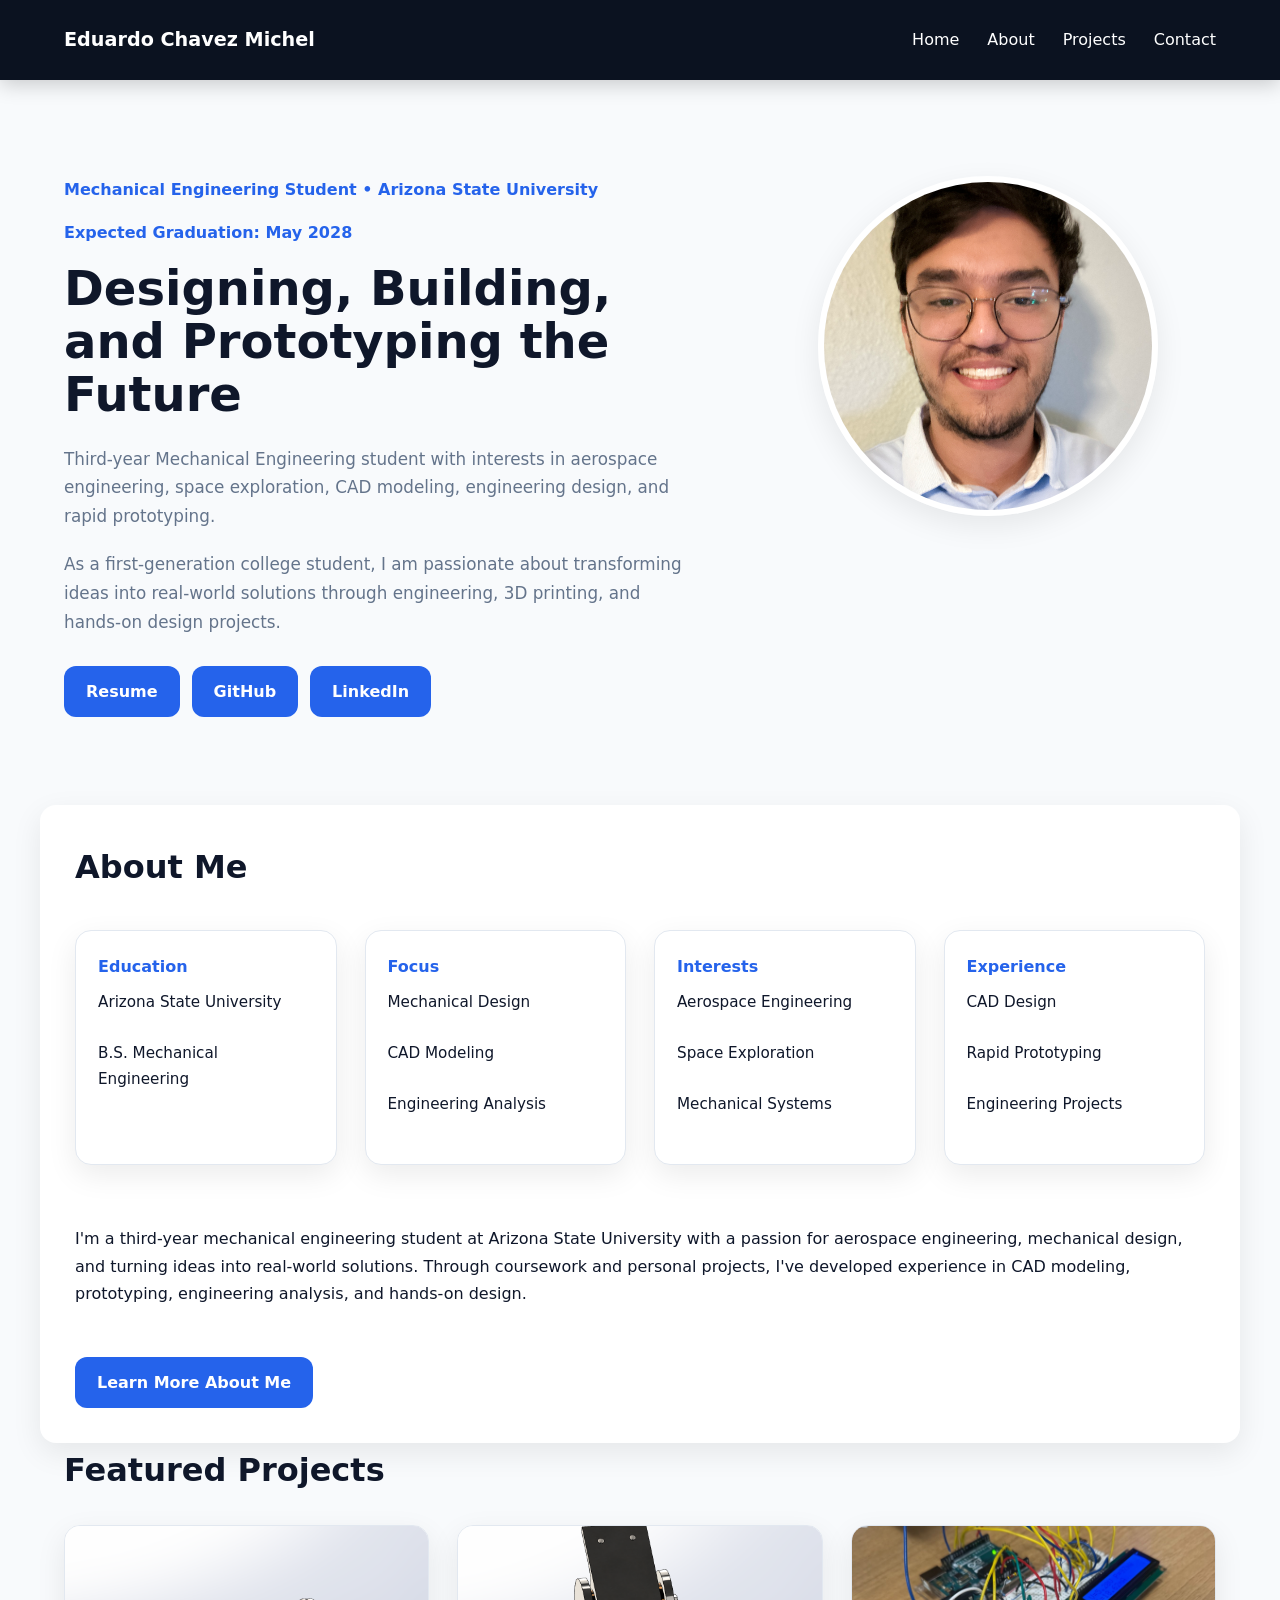
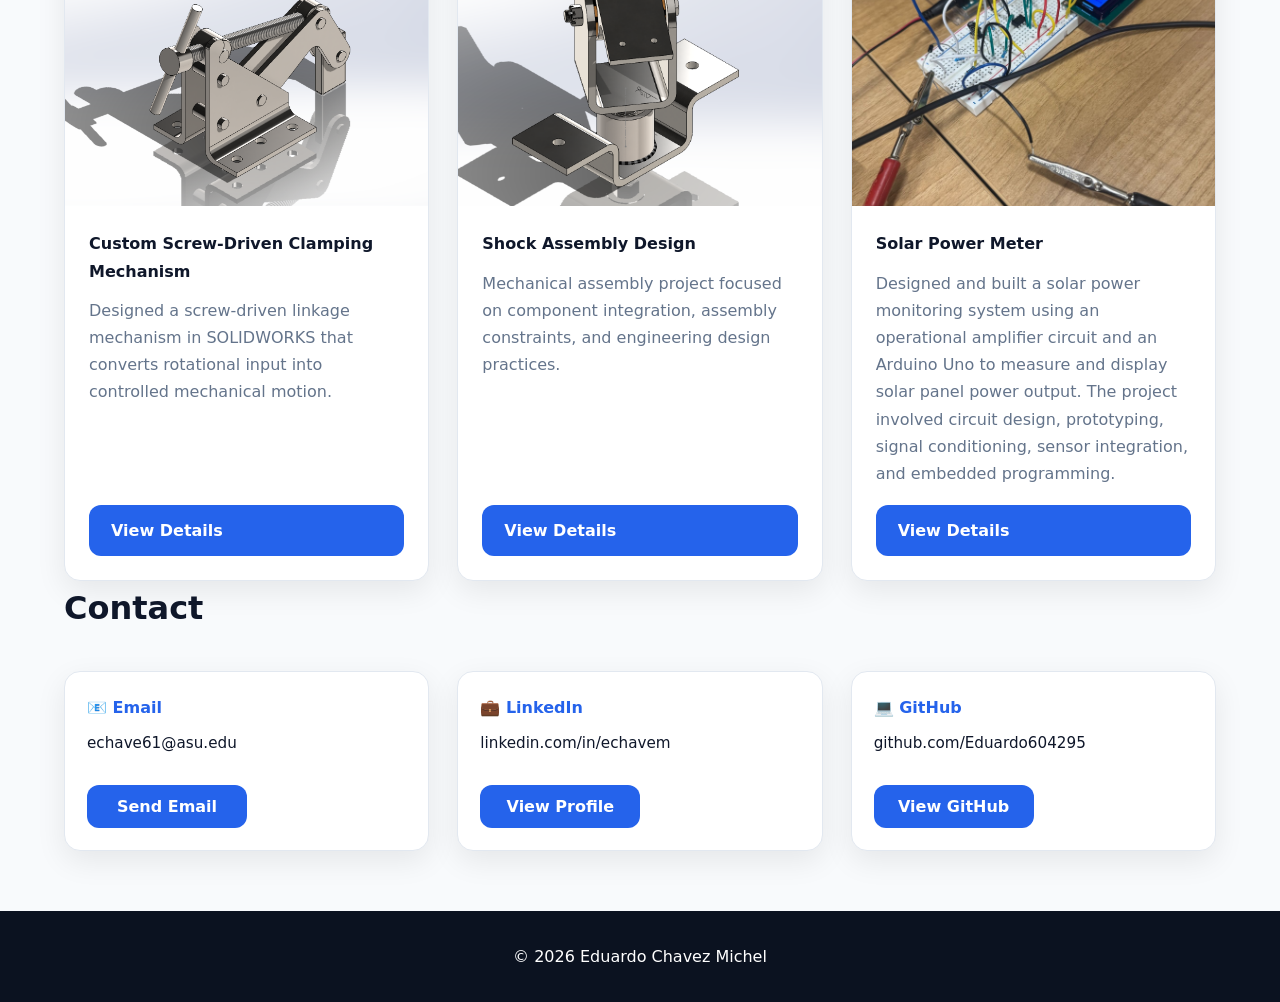
==== commit bcd32c41: "Update student year from second to third" ====
--- a/index.html
+++ b/index.html
@@ -124,7 +124,7 @@
     </div>
 
     <p>
-        I'm a second-year mechanical engineering student at Arizona State University
+        I'm a third-year mechanical engineering student at Arizona State University
         with a passion for aerospace engineering, mechanical design, and turning ideas
         into real-world solutions. Through coursework and personal projects, I've developed
         experience in CAD modeling, prototyping, engineering analysis, and hands-on design.
--- a/styles.css
+++ b/styles.css
@@ -11,6 +11,13 @@
   --shadow: 0 10px 30px rgba(0, 0, 0, 0.08);
   --max-width: 1200px;
   --transition: 0.3s;
+
+  /* Global spacing system */
+  --section-space-desktop: 88px;
+  --section-space-tablet: 72px;
+  --section-space-mobile: 56px;
+  --content-gap-desktop: 28px;
+  --content-gap-mobile: 20px;
 }
 
 * {
@@ -34,6 +41,20 @@
   max-width: var(--max-width);
   margin: auto;
   padding: 0 24px;
+}
+
+/* =========================
+   GLOBAL SECTION SPACING
+   ========================= */
+
+section {
+  margin: 0;
+  padding: var(--section-space-desktop) 0;
+}
+
+h3 {
+  font-size: 2rem;
+  margin-bottom: 28px;
 }
 
 /* =========================
@@ -86,13 +107,14 @@
    ========================= */
 
 .hero {
-  padding: 90px 0;
+  padding-top: 96px;
+  padding-bottom: var(--section-space-desktop);
 }
 
 .hero-grid {
   display: grid;
   grid-template-columns: 1.4fr 1fr;
-  align-items: center;
+  align-items: start;
   gap: 60px;
 }
 
@@ -140,7 +162,7 @@
   border-radius: var(--radius);
   padding: 40px;
   box-shadow: var(--shadow);
-  margin: 50px 0;
+  margin: 0;
 }
 
 /* =========================
@@ -170,26 +192,28 @@
 }
 
 /* =========================
-   SECTION TITLES
-   ========================= */
-
-section {
-  margin-bottom: 120px;
-}
-
-h3 {
-  font-size: 2rem;
-  margin-bottom: 28px;
-}
-
-/* =========================
    INTERESTS
    ========================= */
 
+.interests {
+    text-align: left;
+}
+
+.interests h3 {
+    text-align: left;
+    margin-bottom: 1rem;
+}
+
 .interest-grid {
-  display: grid;
-  grid-template-columns: repeat(auto-fit, minmax(220px, 1fr));
-  gap: 24px;
+    display: grid;
+    grid-template-columns: repeat(auto-fit, minmax(220px, 220px));
+    gap: 20px;
+    justify-content: center;
+    margin: 0 auto;
+}
+
+.interest-card {
+    text-align: center;
 }
 
 .interest-card {
@@ -199,6 +223,8 @@
   box-shadow: var(--shadow);
   text-align: center;
   transition: var(--transition);
+  width: 100%;
+  max-width: 280px;
 }
 
 .interest-card:hover {
@@ -209,22 +235,58 @@
   margin: 12px 0;
 }
 
-.interests {
-  margin-bottom: 100px;
-}
+/* =========================
+   TECHNICAL SKILLS (ICON CHIPS)
+   ========================= */
+
+.skill-chips {
+  display: flex;
+  flex-wrap: wrap;
+  gap: 14px;
+  justify-content: center;
+  margin-top: 10px;
+}
+
+.skill-chips span {
+  background: #ffffff;
+  border: 1px solid var(--border);
+  border-left: 4px solid var(--accent);
+  border-radius: 12px;
+  padding: 10px 14px;
+  font-weight: 600;
+  color: var(--text);
+  box-shadow: 0 6px 16px rgba(0, 0, 0, 0.06);
+  transition: var(--transition);
+  display: inline-flex;
+  align-items: center;
+  gap: 8px;
+}
+
+.skill-chips span::before {
+  content: "⚙️";
+  font-size: 0.95rem;
+  line-height: 1;
+}
+
+.skill-chips span:hover {
+  transform: translateY(-3px);
+  border-color: var(--accent);
+  box-shadow: 0 10px 22px rgba(37, 99, 235, 0.16);
+}
+
+/* =========================
+   PROJECTS
+   ========================= */
 
 #projects {
-  margin-top: 20px;
-}
-
-/* =========================
-   PROJECTS
-   ========================= */
+  margin-top: 0;
+  margin-bottom: 0;
+}
 
 .grid {
   display: grid;
   grid-template-columns: repeat(auto-fit, minmax(320px, 1fr));
-  gap: 28px;
+  gap: var(--content-gap-desktop);
 }
 
 .card {
@@ -272,7 +334,7 @@
   margin-top: 35px;
   display: grid;
   grid-template-columns: repeat(auto-fit, minmax(220px, 1fr));
-  gap: 20px;
+  gap: var(--content-gap-desktop);
   margin-bottom: 60px;
 }
 
@@ -282,6 +344,11 @@
   border-radius: var(--radius);
   box-shadow: var(--shadow);
   border: 1px solid var(--border);
+  transition: var(--transition);
+}
+
+.summary-card:hover {
+  transform: translateY(-6px);
 }
 
 .summary-card h3 {
@@ -294,6 +361,14 @@
   margin: 0;
   color: var(--text);
   font-size: 0.95rem;
+}
+
+.summary-card p + p {
+  margin-top: 8px;
+}
+
+.summary-card .button {
+  margin-top: 16px;
 }
 
 .overview-card p {
@@ -310,8 +385,12 @@
   border-radius: var(--radius);
   padding: 35px;
   box-shadow: var(--shadow);
-  margin-top: 50px;
-  margin-bottom: 50px;
+  margin-top: 0;
+  margin-bottom: 0;
+}
+
+#contact {
+  text-align: left;
 }
 
 .about-preview .button,
@@ -339,6 +418,32 @@
 
 #contact p {
   margin-bottom: 12px;
+}
+
+/* Ensure contact card text is visible/readable and stronger */
+#contact .summary-card p {
+  color: var(--text);
+  font-weight: 500;
+}
+
+/* Keep text visible inside the blue buttons */
+#contact .summary-card .button {
+  color: #ffffff;
+  font-weight: 700;
+  font-size: 1rem;
+  line-height: 1.2;
+  text-align: center;
+  min-width: 160px;
+}
+
+#contact .summary-card .button:hover,
+#contact .summary-card .button:focus {
+  color: #ffffff;
+  text-decoration: none;
+}
+
+#contact .summary-card h3 {
+  font-weight: 700;
 }
 
 /* =========================
@@ -368,7 +473,7 @@
 .gallery-grid {
   display: grid;
   grid-template-columns: repeat(auto-fit, minmax(420px, 1fr));
-  gap: 30px;
+  gap: var(--content-gap-desktop);
 }
 
 .gallery-grid figure {
@@ -438,8 +543,7 @@
    ========================= */
 
 .files-section {
-  margin-top: 80px;
-  margin-bottom: 100px;
+  margin: 0;
 }
 
 .files-section h3 {
@@ -465,7 +569,7 @@
 .files-grid {
   display: grid;
   grid-template-columns: repeat(auto-fit, minmax(340px, 1fr));
-  gap: 30px;
+  gap: var(--content-gap-desktop);
   margin-top: 30px;
 }
 
@@ -529,6 +633,15 @@
    ========================= */
 
 @media (max-width: 900px) {
+  section {
+    padding: var(--section-space-tablet) 0;
+  }
+
+  .hero {
+    padding-top: 84px;
+    padding-bottom: var(--section-space-tablet);
+  }
+
   .hero-grid {
     grid-template-columns: 1fr;
     text-align: center;
@@ -547,21 +660,47 @@
     font-size: 0.9rem;
   }
 
+  .hero-image {
+    order: -1;
+    margin-bottom: 12px;
+  }
+
   .hero-image img {
     width: 260px;
     height: 260px;
   }
 
+  .project-summary,
+  .grid,
+  .gallery-grid,
+  .files-grid {
+    gap: 24px;
+  }
+
   .gallery-grid {
     grid-template-columns: 1fr;
   }
 
+  .interest-grid {
+    grid-template-columns: repeat(2, minmax(220px, 280px));
+    justify-content: center;
+  }
+
   h3 {
     font-size: 1.8rem;
   }
 }
 
 @media (max-width: 600px) {
+  section {
+    padding: var(--section-space-mobile) 0;
+  }
+
+  .hero {
+    padding-top: 72px;
+    padding-bottom: var(--section-space-mobile);
+  }
+
   .header-row {
     flex-direction: column;
     padding: 16px 0;
@@ -580,10 +719,7 @@
 
   h3 {
     font-size: 1.6rem;
-  }
-
-  .hero {
-    padding: 60px 0;
+    margin-bottom: 20px;
   }
 
   .hero h2 {
@@ -594,9 +730,15 @@
     grid-template-columns: 1fr;
   }
 
+  .project-summary,
+  .grid,
+  .gallery-grid,
+  .files-grid {
+    gap: var(--content-gap-mobile);
+  }
+
   .gallery-grid {
     grid-template-columns: 1fr;
-    gap: 20px;
   }
 
   .gallery-grid img {
@@ -619,4 +761,32 @@
   .skill-tags span {
     text-align: center;
   }
-}
+
+  .interest-grid {
+    grid-template-columns: minmax(220px, 320px);
+    justify-content: center;
+  }
+
+  .skill-chips {
+    gap: 10px;
+  }
+
+  .skill-chips span {
+    width: 100%;
+    text-align: center;
+    justify-content: center;
+  }
+
+  .card-body {
+    padding: 20px;
+  }
+
+  .summary-card {
+    padding: 18px;
+  }
+
+  #contact .summary-card .button {
+    min-width: 140px;
+    font-size: 0.95rem;
+  }
+}
